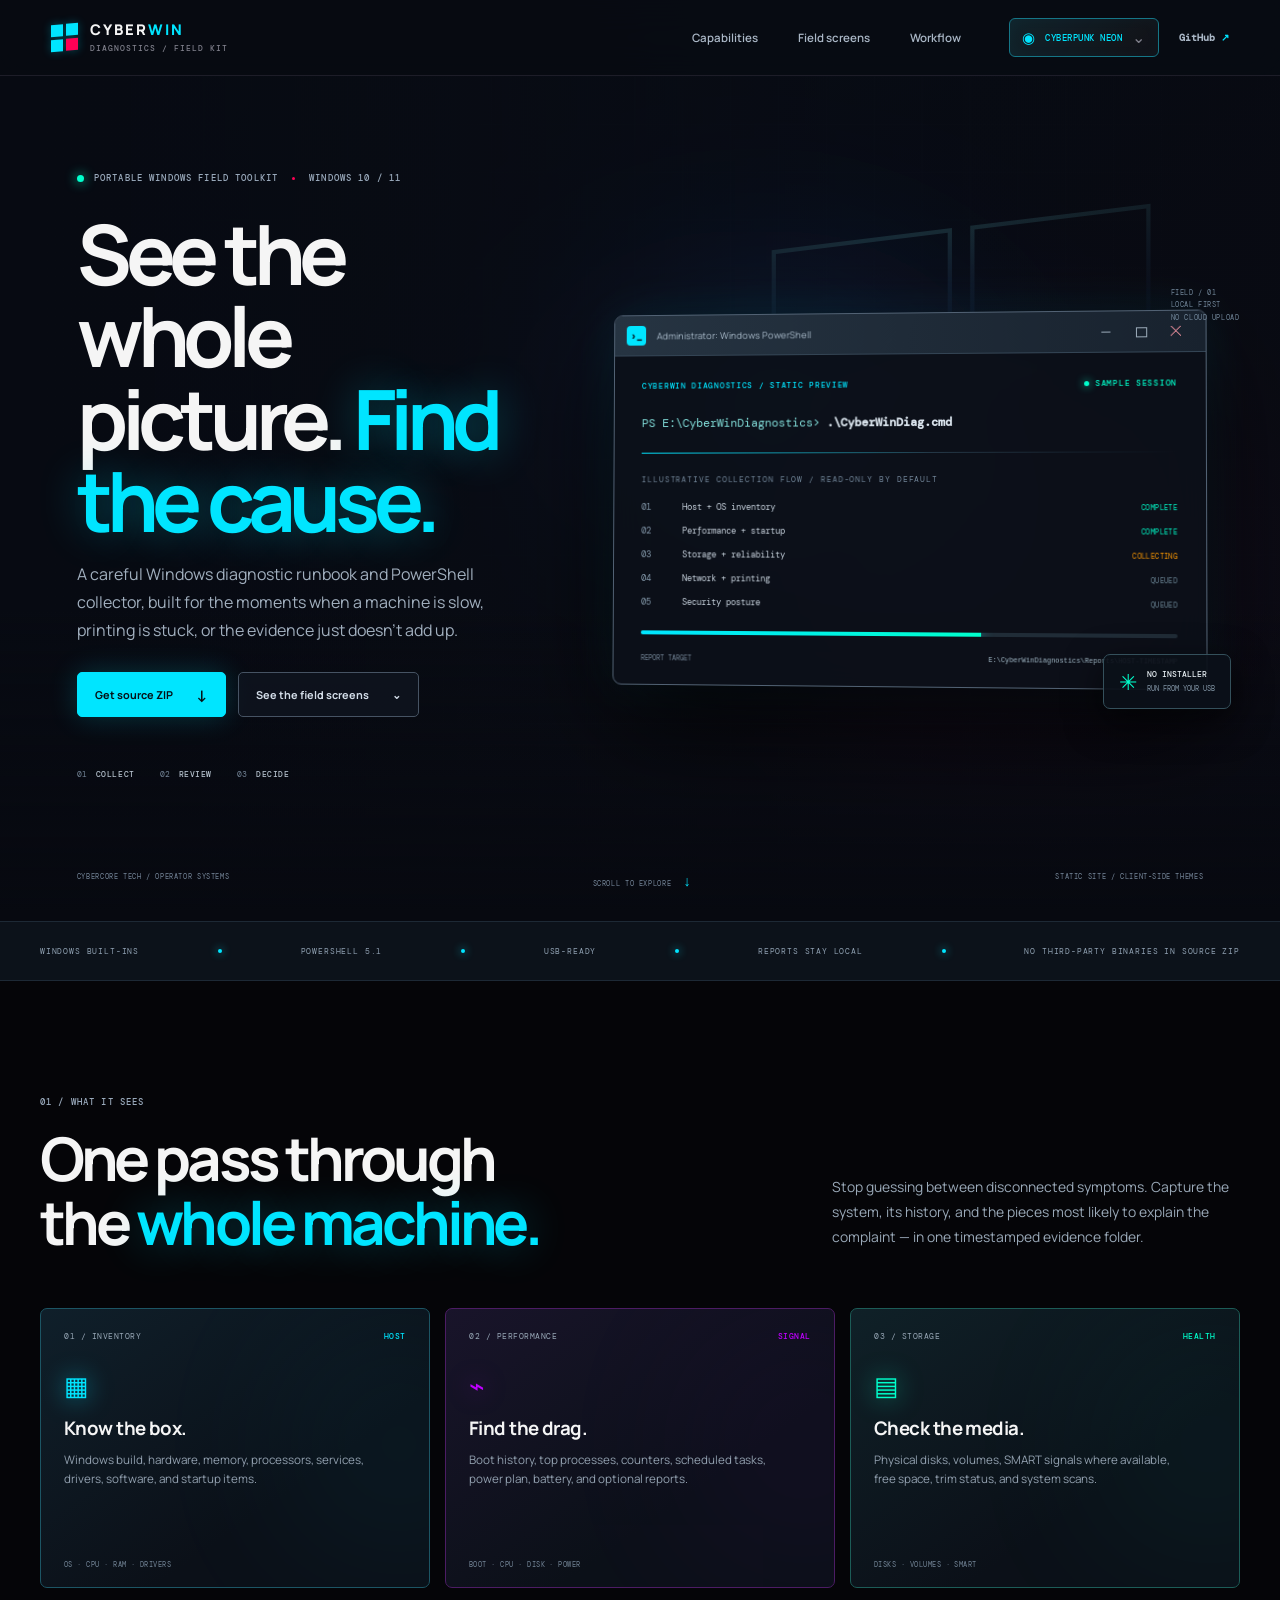
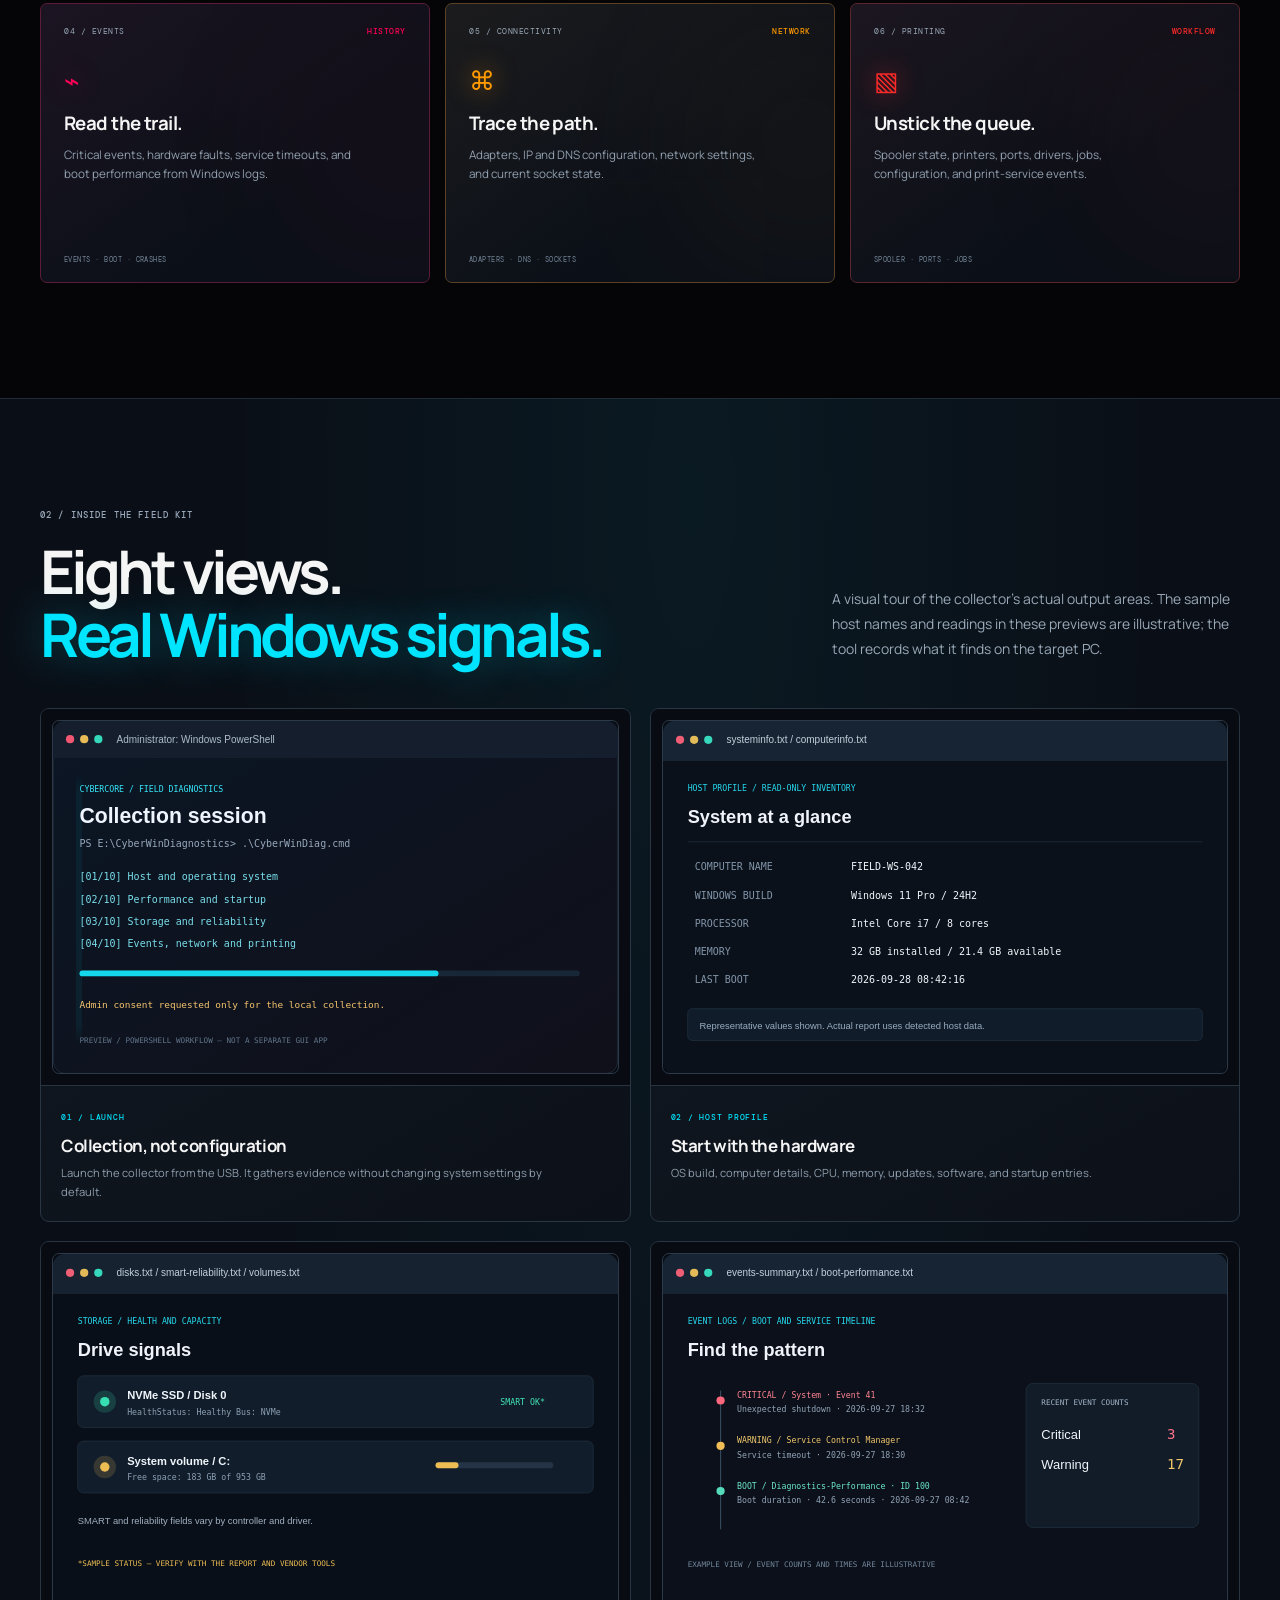
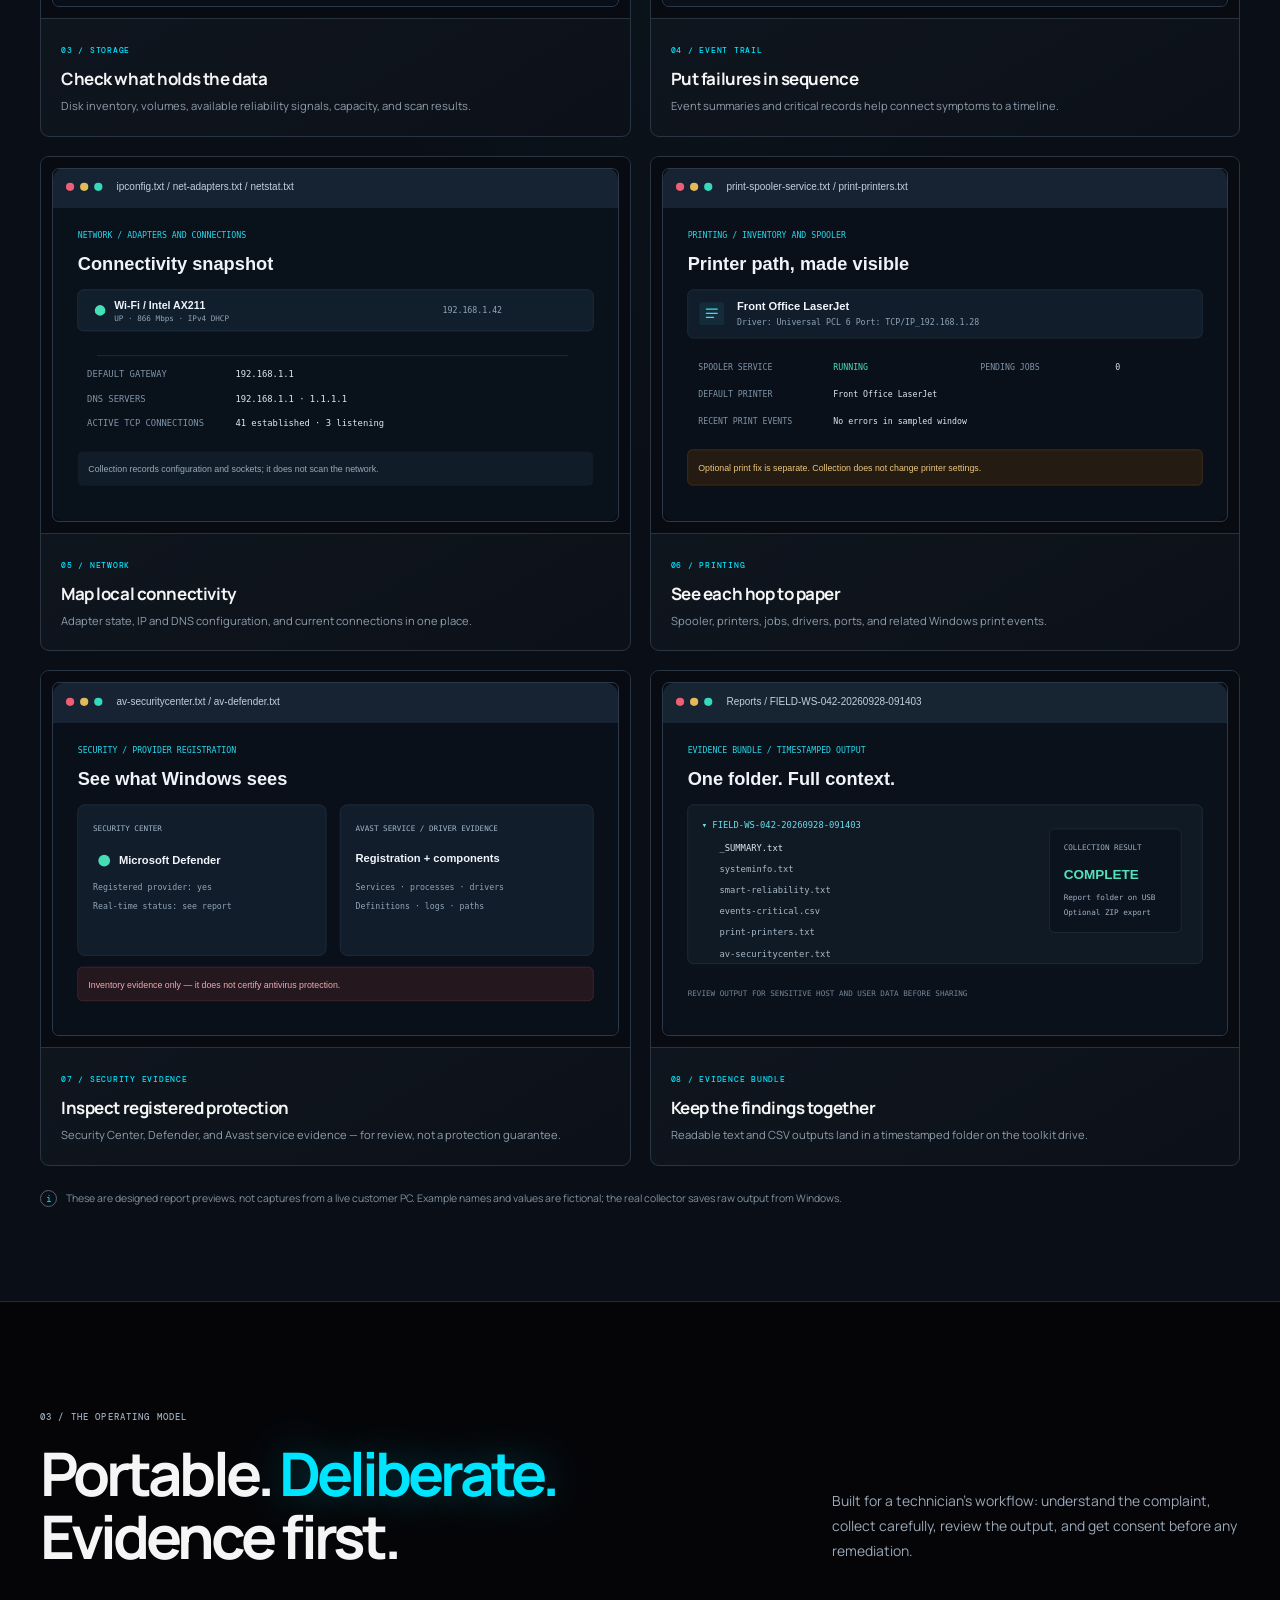
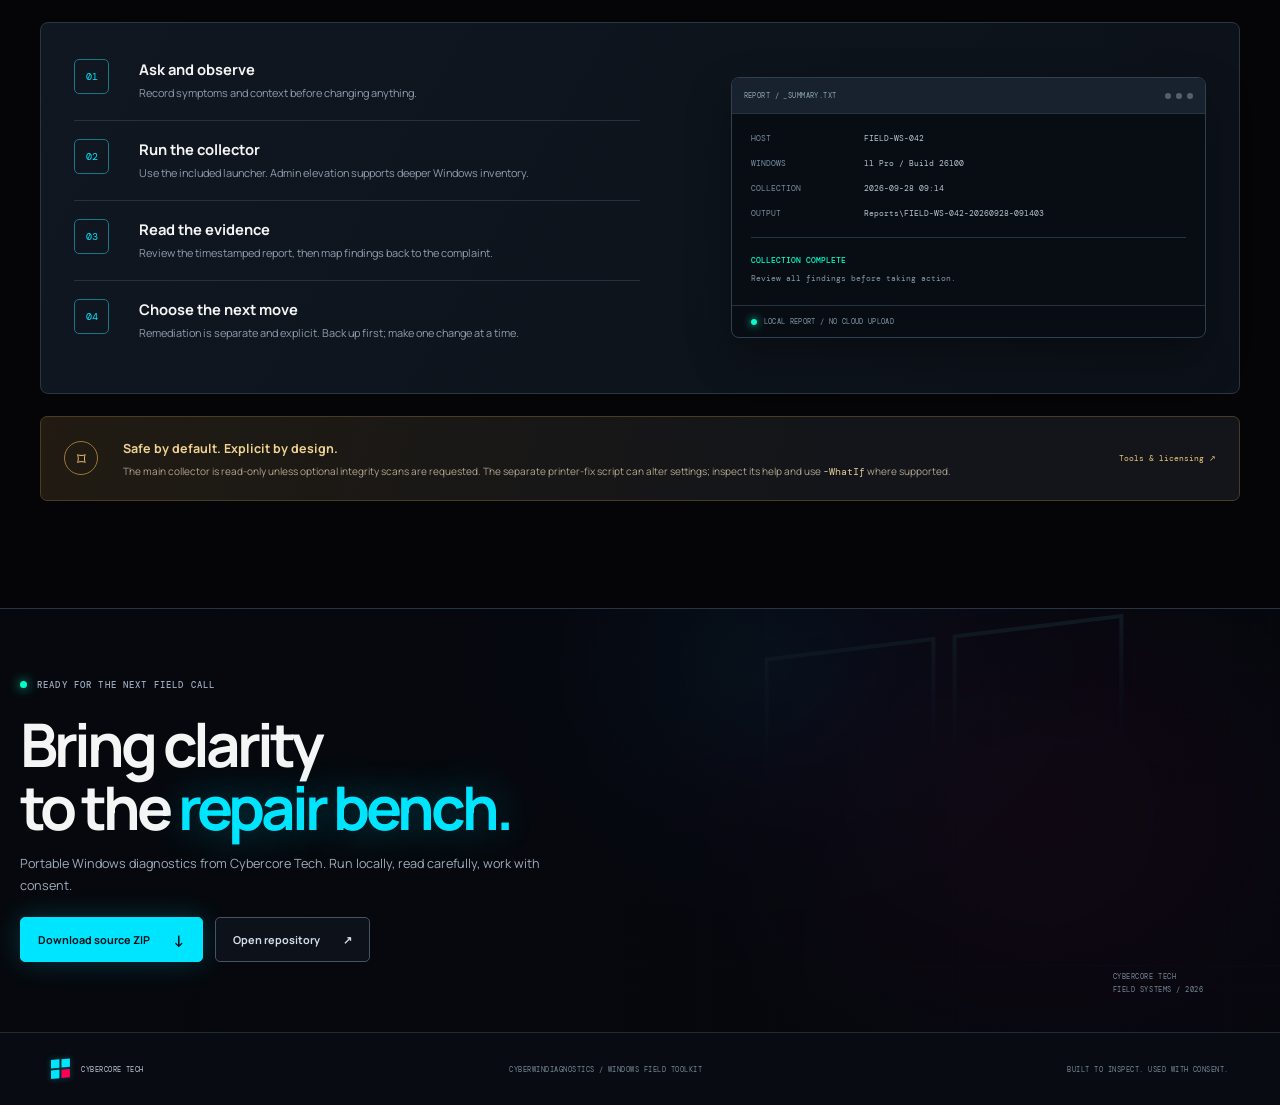
==== docs/index.html @ 10f83795 "feat: build CyberWinDiagnostics GitHub Pages site Add a Windows-inspired Cybercore landing page for " ====
<!doctype html>
<html lang="en" data-theme="cyberpunk-neon">
<head>
  <meta charset="utf-8">
  <meta name="viewport" content="width=device-width, initial-scale=1">
  <meta name="theme-color" content="#070910">
  <meta name="description" content="CyberWinDiagnostics — a portable Windows field toolkit for host inventory, performance, storage, event logs, networking, printing, and security posture.">
  <title>CyberWinDiagnostics — Field diagnostics for Windows</title>
  <link rel="icon" href="assets/favicon.svg" type="image/svg+xml">
  <link rel="preconnect" href="https://fonts.googleapis.com">
  <link rel="preconnect" href="https://fonts.gstatic.com" crossorigin>
  <link href="https://fonts.googleapis.com/css2?family=DM+Mono:wght@400;500&family=Manrope:wght@400;500;600;700;800&display=swap" rel="stylesheet">
  <link rel="stylesheet" href="styles.css">
</head>
<body>
  <a class="skip-link" href="#main">Skip to content</a>
  <header class="topbar">
    <a class="brand" href="#top" aria-label="CyberWinDiagnostics home"><span class="brand-mark"><b></b><b></b><b></b><b></b></span><span>CYBER<span class="brand-light">WIN</span><small>DIAGNOSTICS / FIELD KIT</small></span></a>
    <nav class="main-nav" aria-label="Main navigation"><a href="#capabilities">Capabilities</a><a href="#screens">Field screens</a><a href="#workflow">Workflow</a></nav>
    <div class="header-actions">
      <div class="theme-picker">
        <button class="theme-trigger" id="themeTrigger" type="button" aria-haspopup="dialog" aria-expanded="false"><span class="theme-icon">◉</span><span id="themeCurrent">CYBERPUNK NEON</span><span class="chevron">⌄</span></button>
        <section class="theme-menu" id="themeMenu" role="dialog" aria-label="Choose a Cybercore theme" hidden>
          <div class="theme-menu-head"><div><small>CYBERCORE PALETTE</small><strong>Pick your field colors</strong></div><span class="theme-total">72 THEMES</span></div>
          <label class="theme-search"><span>⌕</span><input id="themeSearch" type="search" placeholder="Find a theme…" autocomplete="off"><kbd>/</kbd></label>
          <div class="theme-options" id="themeOptions"></div>
          <div class="theme-menu-foot">Theme choice stays in this browser <span>ESC TO CLOSE</span></div>
        </section>
      </div>
      <a class="github-link" href="https://github.com/cybercore-tech/CyberWinDiagnostics" target="_blank" rel="noreferrer">GitHub <span>↗</span></a>
      <button class="nav-toggle" id="navToggle" type="button" aria-label="Open navigation" aria-expanded="false">☰</button>
    </div>
  </header>

  <main id="main">
    <section class="hero" id="top">
      <div class="hero-wallpaper" aria-hidden="true"></div>
      <div class="hero-grid">
        <div class="hero-copy">
          <div class="eyebrow"><span class="live-dot"></span> PORTABLE WINDOWS FIELD TOOLKIT <i></i> WINDOWS 10 / 11</div>
          <h1>See the whole<br>picture. <em>Find<br>the cause.</em></h1>
          <p class="hero-lede">A careful Windows diagnostic runbook and PowerShell collector, built for the moments when a machine is slow, printing is stuck, or the evidence just doesn’t add up.</p>
          <div class="hero-actions"><a class="button button-primary" href="https://github.com/cybercore-tech/CyberWinDiagnostics/archive/refs/heads/main.zip">Get source ZIP <span>↓</span></a><a class="button button-secondary" href="#screens">See the field screens <span>⌄</span></a></div>
          <div class="hero-proof"><span>01 <b>COLLECT</b></span><span>02 <b>REVIEW</b></span><span>03 <b>DECIDE</b></span></div>
        </div>
        <div class="terminal-wrap">
          <div class="window-frame terminal-frame">
            <div class="window-titlebar"><div class="window-app-icon">›_</div><span>Administrator: Windows PowerShell</span><div class="window-controls"><i></i><i></i><i></i></div></div>
            <div class="terminal-content">
              <div class="terminal-overline"><span>CYBERWIN DIAGNOSTICS / STATIC PREVIEW</span><span class="terminal-live"><i></i> SAMPLE SESSION</span></div>
              <div class="terminal-command"><span>PS E:\CyberWinDiagnostics&gt;</span><strong> .\CyberWinDiag.cmd</strong></div>
              <div class="terminal-rule"></div>
              <p class="terminal-label">ILLUSTRATIVE COLLECTION FLOW / READ-ONLY BY DEFAULT</p>
              <div class="terminal-steps"><div><b>01</b><span>Host + OS inventory</span><i>COMPLETE</i></div><div><b>02</b><span>Performance + startup</span><i>COMPLETE</i></div><div><b>03</b><span>Storage + reliability</span><i>COLLECTING</i></div><div><b>04</b><span>Network + printing</span><i>QUEUED</i></div><div><b>05</b><span>Security posture</span><i>QUEUED</i></div></div>
              <div class="terminal-progress"><span></span></div>
              <div class="terminal-footer"><span>REPORT TARGET</span><code>E:\CyberWinDiagnostics\Reports\HOST-TIMESTAMP</code></div>
            </div>
          </div>
          <div class="floating-stamp"><span class="stamp-mark">✳</span><span><b>NO INSTALLER</b><small>RUN FROM YOUR USB</small></span></div>
          <div class="hero-coordinate">FIELD / 01<br>LOCAL FIRST<br>NO CLOUD UPLOAD</div>
        </div>
      </div>
      <div class="hero-bottom"><span>CYBERCORE TECH / OPERATOR SYSTEMS</span><span class="scroll-cue">SCROLL TO EXPLORE <b>↓</b></span><span>STATIC SITE / CLIENT-SIDE THEMES</span></div>
    </section>

    <section class="signal-rail" aria-label="Toolkit scope"><div><span>WINDOWS BUILT-INS</span><i></i><span>POWERSHELL 5.1</span><i></i><span>USB-READY</span><i></i><span>REPORTS STAY LOCAL</span><i></i><span>NO THIRD-PARTY BINARIES IN SOURCE ZIP</span></div></section>

    <section class="section capabilities" id="capabilities">
      <div class="section-head"><div><p class="eyebrow">01 / WHAT IT SEES</p><h2>One pass through<br>the <em>whole machine.</em></h2></div><p class="section-intro">Stop guessing between disconnected symptoms. Capture the system, its history, and the pieces most likely to explain the complaint — in one timestamped evidence folder.</p></div>
      <div class="capability-grid">
        <article class="cap-card cap-cyan"><div class="cap-top"><span>01 / INVENTORY</span><b>HOST</b></div><div class="cap-icon">▦</div><h3>Know the box.</h3><p>Windows build, hardware, memory, processors, services, drivers, software, and startup items.</p><div class="cap-foot">OS · CPU · RAM · DRIVERS</div></article>
        <article class="cap-card cap-purple"><div class="cap-top"><span>02 / PERFORMANCE</span><b>SIGNAL</b></div><div class="cap-icon">⌁</div><h3>Find the drag.</h3><p>Boot history, top processes, counters, scheduled tasks, power plan, battery, and optional reports.</p><div class="cap-foot">BOOT · CPU · DISK · POWER</div></article>
        <article class="cap-card cap-green"><div class="cap-top"><span>03 / STORAGE</span><b>HEALTH</b></div><div class="cap-icon">▤</div><h3>Check the media.</h3><p>Physical disks, volumes, SMART signals where available, free space, trim status, and system scans.</p><div class="cap-foot">DISKS · VOLUMES · SMART</div></article>
        <article class="cap-card cap-pink"><div class="cap-top"><span>04 / EVENTS</span><b>HISTORY</b></div><div class="cap-icon">⌁</div><h3>Read the trail.</h3><p>Critical events, hardware faults, service timeouts, and boot performance from Windows logs.</p><div class="cap-foot">EVENTS · BOOT · CRASHES</div></article>
        <article class="cap-card cap-orange"><div class="cap-top"><span>05 / CONNECTIVITY</span><b>NETWORK</b></div><div class="cap-icon">⌘</div><h3>Trace the path.</h3><p>Adapters, IP and DNS configuration, network settings, and current socket state.</p><div class="cap-foot">ADAPTERS · DNS · SOCKETS</div></article>
        <article class="cap-card cap-red"><div class="cap-top"><span>06 / PRINTING</span><b>WORKFLOW</b></div><div class="cap-icon">▧</div><h3>Unstick the queue.</h3><p>Spooler state, printers, ports, drivers, jobs, configuration, and print-service events.</p><div class="cap-foot">SPOOLER · PORTS · JOBS</div></article>
      </div>
    </section>

    <section class="screens-section" id="screens">
      <div class="section shell">
        <div class="section-head screens-head"><div><p class="eyebrow">02 / INSIDE THE FIELD KIT</p><h2>Eight views.<br><em>Real Windows signals.</em></h2></div><p class="section-intro">A visual tour of the collector’s actual output areas. The sample host names and readings in these previews are illustrative; the tool records what it finds on the target PC.</p></div>
        <div class="screen-grid">
          <article class="screen-card"><a class="screen-image" href="assets/previews/01-collection.svg" target="_blank"><img src="assets/previews/01-collection.svg" alt="Illustrative PowerShell collector session preview" loading="lazy"><span class="zoom-mark">↗</span></a><div class="screen-caption"><span>01 / LAUNCH</span><h3>Collection, not configuration</h3><p>Launch the collector from the USB. It gathers evidence without changing system settings by default.</p></div></article>
          <article class="screen-card"><a class="screen-image" href="assets/previews/02-host-inventory.svg" target="_blank"><img src="assets/previews/02-host-inventory.svg" alt="Illustrative Windows host inventory report preview" loading="lazy"><span class="zoom-mark">↗</span></a><div class="screen-caption"><span>02 / HOST PROFILE</span><h3>Start with the hardware</h3><p>OS build, computer details, CPU, memory, updates, software, and startup entries.</p></div></article>
          <article class="screen-card"><a class="screen-image" href="assets/previews/03-storage-health.svg" target="_blank"><img src="assets/previews/03-storage-health.svg" alt="Illustrative storage health and disk capacity report preview" loading="lazy"><span class="zoom-mark">↗</span></a><div class="screen-caption"><span>03 / STORAGE</span><h3>Check what holds the data</h3><p>Disk inventory, volumes, available reliability signals, capacity, and scan results.</p></div></article>
          <article class="screen-card"><a class="screen-image" href="assets/previews/04-events-performance.svg" target="_blank"><img src="assets/previews/04-events-performance.svg" alt="Illustrative Windows event and boot performance report preview" loading="lazy"><span class="zoom-mark">↗</span></a><div class="screen-caption"><span>04 / EVENT TRAIL</span><h3>Put failures in sequence</h3><p>Event summaries and critical records help connect symptoms to a timeline.</p></div></article>
          <article class="screen-card"><a class="screen-image" href="assets/previews/05-network-map.svg" target="_blank"><img src="assets/previews/05-network-map.svg" alt="Illustrative Windows network configuration report preview" loading="lazy"><span class="zoom-mark">↗</span></a><div class="screen-caption"><span>05 / NETWORK</span><h3>Map local connectivity</h3><p>Adapter state, IP and DNS configuration, and current connections in one place.</p></div></article>
          <article class="screen-card"><a class="screen-image" href="assets/previews/06-printing.svg" target="_blank"><img src="assets/previews/06-printing.svg" alt="Illustrative Windows print spooler and printer inventory report preview" loading="lazy"><span class="zoom-mark">↗</span></a><div class="screen-caption"><span>06 / PRINTING</span><h3>See each hop to paper</h3><p>Spooler, printers, jobs, drivers, ports, and related Windows print events.</p></div></article>
          <article class="screen-card"><a class="screen-image" href="assets/previews/07-security-posture.svg" target="_blank"><img src="assets/previews/07-security-posture.svg" alt="Illustrative Windows Security Center and antivirus evidence report preview" loading="lazy"><span class="zoom-mark">↗</span></a><div class="screen-caption"><span>07 / SECURITY EVIDENCE</span><h3>Inspect registered protection</h3><p>Security Center, Defender, and Avast service evidence — for review, not a protection guarantee.</p></div></article>
          <article class="screen-card"><a class="screen-image" href="assets/previews/08-report-bundle.svg" target="_blank"><img src="assets/previews/08-report-bundle.svg" alt="Illustrative timestamped CyberWinDiagnostics report folder preview" loading="lazy"><span class="zoom-mark">↗</span></a><div class="screen-caption"><span>08 / EVIDENCE BUNDLE</span><h3>Keep the findings together</h3><p>Readable text and CSV outputs land in a timestamped folder on the toolkit drive.</p></div></article>
        </div>
        <p class="preview-note"><span>i</span> These are designed report previews, not captures from a live customer PC. Example names and values are fictional; the real collector saves raw output from Windows.</p>
      </div>
    </section>

    <section class="workflow section" id="workflow">
      <div class="section-head"><div><p class="eyebrow">03 / THE OPERATING MODEL</p><h2>Portable. <em>Deliberate.</em><br>Evidence first.</h2></div><p class="section-intro">Built for a technician’s workflow: understand the complaint, collect carefully, review the output, and get consent before any remediation.</p></div>
      <div class="workflow-panel">
        <div class="workflow-steps"><article><span>01</span><div><h3>Ask and observe</h3><p>Record symptoms and context before changing anything.</p></div></article><article><span>02</span><div><h3>Run the collector</h3><p>Use the included launcher. Admin elevation supports deeper Windows inventory.</p></div></article><article><span>03</span><div><h3>Read the evidence</h3><p>Review the timestamped report, then map findings back to the complaint.</p></div></article><article><span>04</span><div><h3>Choose the next move</h3><p>Remediation is separate and explicit. Back up first; make one change at a time.</p></div></article></div>
        <aside class="workflow-terminal"><div class="mini-titlebar"><span>REPORT / _SUMMARY.TXT</span><div><i></i><i></i><i></i></div></div><div class="summary-file"><p><span>HOST</span> FIELD-WS-042</p><p><span>WINDOWS</span> 11 Pro / Build 26100</p><p><span>COLLECTION</span> 2026-09-28 09:14</p><p><span>OUTPUT</span> Reports\FIELD-WS-042-20260928-091403</p><div class="summary-divider"></div><p class="summary-result"><b>COLLECTION COMPLETE</b><small>Review all findings before taking action.</small></p></div><div class="mini-status"><i></i> LOCAL REPORT / NO CLOUD UPLOAD</div></aside>
      </div>
      <div class="safety-strip"><span class="safety-icon">⌑</span><div><strong>Safe by default. Explicit by design.</strong><p>The main collector is read-only unless optional integrity scans are requested. The separate printer-fix script can alter settings; inspect its help and use <code>-WhatIf</code> where supported.</p></div><a href="https://github.com/cybercore-tech/CyberWinDiagnostics/blob/main/TOOL-SOURCES.md">Tools &amp; licensing ↗</a></div>
    </section>

    <section class="cta-section"><div class="cta-wallpaper" aria-hidden="true"></div><div class="cta-inner"><div class="eyebrow"><span class="live-dot"></span> READY FOR THE NEXT FIELD CALL</div><h2>Bring clarity<br>to the <em>repair bench.</em></h2><p>Portable Windows diagnostics from Cybercore Tech. Run locally, read carefully, work with consent.</p><div class="hero-actions"><a class="button button-primary" href="https://github.com/cybercore-tech/CyberWinDiagnostics/archive/refs/heads/main.zip">Download source ZIP <span>↓</span></a><a class="button button-secondary" href="https://github.com/cybercore-tech/CyberWinDiagnostics">Open repository <span>↗</span></a></div></div><div class="cta-coordinates">CYBERCORE TECH<br>FIELD SYSTEMS / 2026</div></section>
  </main>
  <footer class="footer"><a class="footer-brand" href="#top"><span class="brand-mark"><b></b><b></b><b></b><b></b></span> CYBERCORE TECH</a><span>CYBERWINDIAGNOSTICS / WINDOWS FIELD TOOLKIT</span><span>BUILT TO INSPECT. USED WITH CONSENT.</span></footer>
  <script src="app.js" defer></script>
</body>
</html>
---- docs/styles.css ----
:root{color-scheme:dark;--bg:#070910;--bg2:#0b1019;--panel:#111721;--panel2:#151d29;--line:#253140;--line2:#344658;--white:#ecf2f8;--muted:#8e9eaf;--faint:#637588;--cyan:#22d7ee;--acid:#00ffcc;--pink:#ff147f;--purple:#bf00ff;--orange:#ff9900;--red:#ff4359;--mono:"DM Mono",Consolas,monospace;--sans:Manrope,"Segoe UI",sans-serif;--shell:1240px}*{box-sizing:border-box}html{scroll-behavior:smooth;scroll-padding-top:82px}body{margin:0;background:var(--bg);color:var(--white);font-family:var(--sans);font-size:15px;overflow-x:hidden}body:before{position:fixed;inset:0;z-index:-1;content:"";background:radial-gradient(ellipse at 77% 13%,color-mix(in srgb,var(--cyan) 5%,transparent),transparent 36%),linear-gradient(180deg,#080b13 0%,var(--bg) 47%,#090a12 100%)}a{color:inherit;text-decoration:none}button,input{font:inherit}.skip-link{position:absolute;left:-999px;top:1rem;z-index:500;padding:.8rem;background:var(--cyan);color:#041016}.skip-link:focus{left:1rem}.topbar{height:76px;position:sticky;top:0;z-index:50;display:flex;align-items:center;justify-content:space-between;padding:0 max(4vw,calc((100vw - 1440px)/2));background:color-mix(in srgb,#080b12 86%,transparent);border-bottom:1px solid color-mix(in srgb,var(--line) 75%,transparent);backdrop-filter:blur(18px)}.brand{display:flex;align-items:center;gap:12px;font-size:.92rem;font-weight:800;letter-spacing:.13em;line-height:1.08}.brand-light{color:var(--cyan)}.brand small{display:block;margin-top:6px;color:var(--muted);font:500 .48rem var(--mono);letter-spacing:.13em}.brand-mark{display:grid;grid-template-columns:repeat(2,12px);grid-template-rows:repeat(2,12px);gap:3px;transform:skewY(-5deg)}.brand-mark b{display:block;background:var(--cyan);box-shadow:0 0 10px color-mix(in srgb,var(--cyan) 30%,transparent)}.brand-mark b:nth-child(4){background:var(--pink)}.main-nav{display:flex;align-items:center;gap:clamp(1.3rem,3.1vw,3rem);margin-left:auto;margin-right:3rem}.main-nav a,.github-link{color:#aab7c6;font-size:.72rem;font-weight:600;transition:color .18s}.main-nav a:hover,.github-link:hover{color:var(--cyan)}.header-actions{display:flex;align-items:center;gap:20px}.theme-picker{position:relative}.theme-trigger{height:39px;display:flex;align-items:center;gap:10px;padding:0 12px;border:1px solid color-mix(in srgb,var(--cyan) 42%,var(--line));border-radius:6px;color:var(--cyan);background:linear-gradient(130deg,color-mix(in srgb,var(--cyan) 8%,var(--panel)),color-mix(in srgb,var(--panel) 88%,transparent));font:500 .58rem var(--mono);letter-spacing:.055em;cursor:pointer;box-shadow:inset 0 0 16px color-mix(in srgb,var(--cyan) 3%,transparent)}.theme-trigger:hover,.theme-trigger[aria-expanded=true]{border-color:var(--cyan);box-shadow:0 0 24px color-mix(in srgb,var(--cyan) 12%,transparent)}.theme-icon{font-size:.95rem}.chevron{font-size:1rem;color:var(--muted)}.github-link{font-family:var(--mono);font-size:.62rem}.github-link span{color:var(--cyan)}.nav-toggle{display:none;border:1px solid var(--line);border-radius:5px;background:var(--panel);color:var(--cyan);padding:8px 10px}.theme-menu{position:absolute;top:calc(100% + 12px);right:-16px;width:340px;max-height:min(78vh,680px);display:flex;flex-direction:column;border:1px solid color-mix(in srgb,var(--cyan) 34%,var(--line));border-radius:10px;background:color-mix(in srgb,var(--bg2) 97%,transparent);box-shadow:0 28px 85px #000c,0 0 35px color-mix(in srgb,var(--cyan) 10%,transparent);backdrop-filter:blur(22px);overflow:hidden}.theme-menu[hidden]{display:none}.theme-menu-head{display:flex;align-items:center;justify-content:space-between;padding:17px 18px 14px;border-bottom:1px solid var(--line)}.theme-menu-head small,.theme-menu-head strong{display:block}.theme-menu-head small{color:var(--cyan);font:500 .48rem var(--mono);letter-spacing:.1em}.theme-menu-head strong{margin-top:5px;font-size:.86rem}.theme-total{padding:5px 7px;border:1px solid color-mix(in srgb,var(--acid) 42%,var(--line));border-radius:4px;color:var(--acid);font:500 .48rem var(--mono)}.theme-search{height:38px;display:flex;align-items:center;gap:8px;margin:12px 12px 6px;padding:0 10px;border:1px solid var(--line);border-radius:5px;background:#080d15;color:var(--muted)}.theme-search:focus-within{border-color:var(--cyan)}.theme-search input{min-width:0;flex:1;border:0;outline:0;color:var(--white);background:transparent;font: .61rem var(--mono)}.theme-search input::placeholder{color:#687a8d}.theme-search kbd{border:1px solid #354353;border-radius:3px;padding:2px 5px;color:#7d8da0;font:.48rem var(--mono)}.theme-options{overflow:auto;padding:3px 8px 10px;scrollbar-color:#344758 #0c121b;scrollbar-width:thin}.theme-group{margin-top:9px}.theme-group-title{padding:8px 9px 5px;color:var(--muted);font:500 .47rem var(--mono);letter-spacing:.12em;text-transform:uppercase}.theme-option{width:100%;min-height:34px;display:flex;align-items:center;gap:9px;padding:5px 9px;border:0;border-radius:5px;text-align:left;color:#bdc8d4;background:transparent;font: .55rem var(--mono);text-transform:uppercase;cursor:pointer}.theme-option:hover,.theme-option[aria-pressed=true]{color:var(--white);background:color-mix(in srgb,var(--cyan) 11%,transparent)}.theme-option[aria-pressed=true]{box-shadow:inset 2px 0 var(--cyan)}.theme-swatches{display:flex;width:60px;height:13px;overflow:hidden;border-radius:2px}.theme-swatches i{flex:1}.theme-name{flex:1}.theme-check{color:var(--acid)}.theme-empty{padding:20px;color:var(--muted);font:.59rem var(--mono)}.theme-menu-foot{display:flex;justify-content:space-between;padding:10px 15px;border-top:1px solid var(--line);color:var(--faint);font:.43rem var(--mono);letter-spacing:.04em}.theme-menu-foot span{color:var(--muted)}.hero{position:relative;min-height:700px;padding:88px max(6vw,calc((100vw - 1240px)/2)) 31px;overflow:hidden;background:#080c14}.hero-wallpaper,.cta-wallpaper{position:absolute;inset:0;background-image:linear-gradient(90deg,#070a12 2%,#080b13ed 35%,#080b13ac 67%,#080b13a6 100%),url("assets/winfield-wallpaper.svg");background-size:cover;background-position:center 43%;z-index:0}.hero-wallpaper:after{position:absolute;inset:0;content:"";background:linear-gradient(0deg,#070910 1%,transparent 37%),linear-gradient(90deg,transparent 74%,#080a12a0)}.hero-grid{position:relative;z-index:1;max-width:var(--shell);min-height:550px;margin:auto;display:grid;grid-template-columns:.88fr 1.12fr;align-items:center;gap:5vw}.hero-copy{padding:8px 0 45px}.eyebrow{display:flex;align-items:center;gap:10px;color:#9aaabc;font:500 .55rem var(--mono);letter-spacing:.13em}.eyebrow i{width:3px;height:3px;border-radius:50%;background:var(--pink);margin:0 4px}.live-dot{width:7px;height:7px;border-radius:50%;background:var(--acid);box-shadow:0 0 12px var(--acid)}h1,h2,h3,p{margin-top:0}.hero h1{margin:28px 0 19px;font-size:clamp(3.4rem,6.5vw,6.45rem);line-height:.99;letter-spacing:-.075em;font-weight:700}.hero h1 em,.section-head h2 em,.cta-inner h2 em{color:var(--cyan);font-style:normal;text-shadow:0 0 44px color-mix(in srgb,var(--cyan) 32%,transparent)}.hero-lede{max-width:510px;color:#a1afbe;font-size:1rem;line-height:1.75}.hero-actions{display:flex;align-items:center;flex-wrap:wrap;gap:12px;margin-top:28px}.button{min-height:45px;display:inline-flex;align-items:center;justify-content:center;gap:23px;padding:0 17px;border-radius:5px;font-size:.68rem;font-weight:700;transition:transform .2s,border-color .2s,box-shadow .2s}.button:hover{transform:translateY(-2px)}.button-primary{border:1px solid var(--cyan);color:#061117;background:var(--cyan);box-shadow:0 0 29px color-mix(in srgb,var(--cyan) 20%,transparent)}.button-primary:hover{box-shadow:0 0 38px color-mix(in srgb,var(--cyan) 34%,transparent)}.button-primary span{font-size:1rem}.button-secondary{border:1px solid #465363;color:#d3dde8;background:#101620b8}.button-secondary:hover{border-color:var(--cyan)}.hero-proof{display:flex;gap:25px;margin-top:52px;color:#738496;font: .48rem var(--mono);letter-spacing:.07em}.hero-proof span{display:flex;gap:8px}.hero-proof b{color:#b6c2ce;font-weight:500}.terminal-wrap{position:relative;max-width:650px;width:100%;justify-self:end;padding:35px 0 25px}.window-frame{border:1px solid #526274;border-radius:9px;background:#0b1018ed;box-shadow:0 40px 105px #000c,0 0 50px color-mix(in srgb,var(--cyan) 10%,transparent);overflow:hidden;backdrop-filter:blur(16px)}.terminal-frame{transform:perspective(1300px) rotateY(-4deg) rotateX(1deg)}.window-titlebar{height:41px;display:flex;align-items:center;gap:11px;padding:0 12px;background:linear-gradient(90deg,#263442,#18222e);border-bottom:1px solid #344555;color:#a9bac9;font-size:.59rem}.window-app-icon{width:20px;height:20px;display:grid;place-items:center;border-radius:4px;color:#06121a;background:var(--cyan);font:700 .63rem var(--mono)}.window-controls{display:flex;gap:0;margin-left:auto}.window-controls i{width:34px;height:27px;position:relative}.window-controls i:before{position:absolute;top:13px;left:12px;width:9px;height:1px;background:#9aaab8;content:""}.window-controls i:nth-child(2):before{width:9px;height:8px;top:9px;background:transparent;border:1px solid #9aaab8}.window-controls i:nth-child(3):before{top:8px;left:12px;width:10px;height:10px;background:transparent;border:0;background:linear-gradient(45deg,transparent 46%,#c57b89 48%,#c57b89 54%,transparent 56%),linear-gradient(-45deg,transparent 46%,#c57b89 48%,#c57b89 54%,transparent 56%)}.terminal-content{padding:25px 28px 22px}.terminal-overline{display:flex;justify-content:space-between;color:var(--cyan);font:500 .49rem var(--mono);letter-spacing:.09em}.terminal-live{display:flex;align-items:center;gap:6px;color:var(--acid)}.terminal-live i{width:5px;height:5px;border-radius:50%;background:var(--acid);box-shadow:0 0 8px var(--acid)}.terminal-command{margin-top:25px;color:#dbe5ee;font: .75rem var(--mono)}.terminal-command span{color:#80ddd9}.terminal-rule{height:1px;margin:22px 0;background:linear-gradient(90deg,var(--cyan),#243746 55%,transparent)}.terminal-label{margin-bottom:17px;color:#718598;font: .47rem var(--mono);letter-spacing:.12em}.terminal-steps{display:grid;gap:12px}.terminal-steps div{display:grid;grid-template-columns:32px 1fr auto;align-items:center;gap:10px;font: .56rem var(--mono)}.terminal-steps b{color:#8297a9;font-weight:400}.terminal-steps span{color:#c5d0db}.terminal-steps i{color:#6b8494;font-size:.44rem;font-style:normal;letter-spacing:.05em}.terminal-steps div:first-child i,.terminal-steps div:nth-child(2) i{color:var(--acid)}.terminal-steps div:nth-child(3) i{color:var(--orange)}.terminal-progress{height:4px;margin-top:23px;overflow:hidden;border-radius:3px;background:#202c37}.terminal-progress span{display:block;width:64%;height:100%;background:linear-gradient(90deg,var(--cyan),var(--acid));box-shadow:0 0 14px var(--cyan)}.terminal-footer{display:flex;justify-content:space-between;gap:12px;margin-top:19px;color:#718395;font: .43rem var(--mono)}.terminal-footer code{color:#a5bbc9}.floating-stamp{position:absolute;right:-28px;bottom:3px;display:flex;align-items:center;gap:10px;padding:12px 15px;border:1px solid #34505b;border-radius:7px;background:#0b1119ed;box-shadow:0 12px 36px #0009}.stamp-mark{color:var(--acid);font-size:1.35rem}.floating-stamp b,.floating-stamp small{display:block}.floating-stamp b{font:500 .53rem var(--mono);color:#e7f0f4}.floating-stamp small{margin-top:4px;color:#8195a5;font: .43rem var(--mono)}.hero-coordinate{position:absolute;right:-36px;top:10px;color:#718699;font:.44rem/1.8 var(--mono);letter-spacing:.08em}.hero-bottom{position:relative;z-index:1;max-width:var(--shell);display:flex;justify-content:space-between;margin:48px auto 0;color:#758699;font:.43rem var(--mono);letter-spacing:.09em}.scroll-cue b{margin-left:7px;color:var(--cyan);font-size:.9rem}.signal-rail{overflow:hidden;border-block:1px solid #1d2935;background:#0c121a}.signal-rail>div{max-width:1240px;min-height:58px;display:flex;justify-content:space-between;align-items:center;gap:18px;margin:auto;padding:0 20px;color:#90a1b2;font: .47rem var(--mono);letter-spacing:.11em;white-space:nowrap}.signal-rail i{width:4px;height:4px;border-radius:50%;background:var(--cyan);box-shadow:0 0 8px var(--cyan)}.section{max-width:var(--shell);margin:0 auto;padding:115px 20px}.section-head{display:grid;grid-template-columns:1fr .58fr;align-items:end;gap:7vw;margin-bottom:54px}.section-head .eyebrow{margin-bottom:19px}.section-head h2,.cta-inner h2{margin:0;font-size:clamp(2.5rem,4.7vw,4.55rem);line-height:1.05;letter-spacing:-.065em}.section-intro{max-width:470px;margin:0 0 5px;color:#9aa9b8;font-size:.87rem;line-height:1.8}.capability-grid{display:grid;grid-template-columns:repeat(3,1fr);gap:15px}.cap-card{--edge:var(--cyan);position:relative;min-height:280px;padding:23px 23px 19px;border:1px solid color-mix(in srgb,var(--edge) 25%,var(--line));border-radius:7px;background:linear-gradient(145deg,color-mix(in srgb,var(--edge) 5%,#10151f),#0b1018 65%);overflow:hidden;transition:transform .25s,border-color .25s,box-shadow .25s}.cap-card:after{position:absolute;right:-55px;top:50px;width:170px;height:170px;border-radius:50%;content:"";background:var(--edge);filter:blur(100px);opacity:.11;pointer-events:none}.cap-card:hover{transform:translateY(-4px);border-color:color-mix(in srgb,var(--edge) 64%,var(--line));box-shadow:0 20px 55px #0006}.cap-cyan{--edge:var(--cyan)}.cap-purple{--edge:var(--purple)}.cap-green{--edge:var(--acid)}.cap-pink{--edge:var(--pink)}.cap-orange{--edge:var(--orange)}.cap-red{--edge:var(--red)}.cap-top{display:flex;justify-content:space-between;color:#98a8b7;font: .47rem var(--mono);letter-spacing:.07em}.cap-top b{color:var(--edge);font-weight:500}.cap-icon{margin:27px 0 12px;color:var(--edge);font-size:1.6rem;text-shadow:0 0 24px color-mix(in srgb,var(--edge) 60%,transparent)}.cap-card h3{position:relative;z-index:1;margin-bottom:10px;font-size:1.17rem;letter-spacing:-.03em}.cap-card p{position:relative;z-index:1;max-width:300px;margin-bottom:20px;color:#92a0af;font-size:.73rem;line-height:1.65}.cap-foot{position:absolute;bottom:18px;color:#738597;font: .42rem var(--mono);letter-spacing:.07em}.screens-section{position:relative;border-block:1px solid #202c38;background:radial-gradient(ellipse at 54% 4%,color-mix(in srgb,var(--cyan) 5%,transparent),transparent 48%),#0a0f17}.screens-section .section{padding-top:110px;padding-bottom:94px}.screens-head{margin-bottom:42px}.screen-grid{display:grid;grid-template-columns:repeat(2,minmax(0,1fr));gap:19px}.screen-card{border:1px solid #293543;border-radius:9px;background:linear-gradient(150deg,#121922,#0c1119);overflow:hidden;transition:transform .24s,border-color .24s,box-shadow .24s}.screen-card:hover{transform:translateY(-4px);border-color:color-mix(in srgb,var(--cyan) 50%,var(--line));box-shadow:0 20px 50px #0007}.screen-image{position:relative;display:block;padding:11px;background:#080c12;border-bottom:1px solid #27333f}.screen-image img{display:block;width:100%;height:auto;aspect-ratio:8/5;object-fit:cover;border:1px solid #2b3949;border-radius:7px}.zoom-mark{position:absolute;right:21px;top:20px;width:29px;height:29px;display:grid;place-items:center;border:1px solid #536272;border-radius:5px;color:#e1ebf4;background:#101923dd;opacity:0;transition:opacity .2s}.screen-image:hover .zoom-mark,.screen-image:focus-visible .zoom-mark{opacity:1}.screen-caption{padding:18px 20px 20px}.screen-caption>span{color:var(--cyan);font:500 .47rem var(--mono);letter-spacing:.1em}.screen-caption h3{margin:9px 0 7px;font-size:1.06rem;letter-spacing:-.025em}.screen-caption p{max-width:510px;margin:0;color:#8e9eae;font-size:.7rem;line-height:1.65}.preview-note{display:flex;align-items:flex-start;gap:9px;margin:24px 0 0;color:#8292a3;font-size:.65rem;line-height:1.6}.preview-note span{width:17px;height:17px;display:grid;place-items:center;flex:0 0 17px;border:1px solid #4c6571;border-radius:50%;color:var(--cyan);font:.6rem var(--mono)}.workflow{padding-top:109px;padding-bottom:107px}.workflow-panel{display:grid;grid-template-columns:1fr .84fr;gap:8%;padding:33px;border:1px solid #293744;border-radius:8px;background:linear-gradient(120deg,#101720,#0c1119)}.workflow-steps{display:flex;flex-direction:column}.workflow-steps article{display:grid;grid-template-columns:48px 1fr;gap:17px;padding:18px 0;border-bottom:1px solid #25313c}.workflow-steps article:first-child{padding-top:3px}.workflow-steps article:last-child{border-bottom:0}.workflow-steps article>span{width:35px;height:35px;display:grid;place-items:center;border:1px solid color-mix(in srgb,var(--cyan) 43%,var(--line));border-radius:5px;color:var(--cyan);font: .62rem var(--mono)}.workflow-steps h3{margin:0 0 5px;font-size:.92rem}.workflow-steps p{margin:0;color:#8e9eae;font-size:.68rem;line-height:1.65}.workflow-terminal{align-self:center;border:1px solid #304050;border-radius:8px;background:#080d14;overflow:hidden;box-shadow:0 18px 45px #0005}.mini-titlebar{height:36px;display:flex;justify-content:space-between;align-items:center;padding:0 12px;border-bottom:1px solid #293641;background:#17222e;color:#92a6b5;font:.45rem var(--mono);letter-spacing:.06em}.mini-titlebar div{display:flex;gap:5px}.mini-titlebar i{width:6px;height:6px;border-radius:50%;background:#526171}.summary-file{padding:19px 19px 9px}.summary-file p{display:grid;grid-template-columns:100px 1fr;gap:13px;margin:0 0 12px;color:#b7c4cf;font:.53rem var(--mono);line-height:1.5;overflow-wrap:anywhere}.summary-file p span{color:#778b9e}.summary-divider{height:1px;margin:17px 0;background:#26343f}.summary-file .summary-result{display:flex;flex-direction:column;gap:5px}.summary-result b{color:var(--acid);font-weight:500}.summary-result small{color:#8497a7;font-size:.48rem}.mini-status{display:flex;align-items:center;gap:7px;padding:11px 19px;border-top:1px solid #27343f;color:#8295a6;font:.44rem var(--mono);letter-spacing:.05em}.mini-status i{width:6px;height:6px;border-radius:50%;background:var(--acid);box-shadow:0 0 8px var(--acid)}.safety-strip{display:grid;grid-template-columns:42px 1fr auto;align-items:center;gap:17px;margin-top:22px;padding:20px 23px;border:1px solid #493c24;border-radius:7px;background:linear-gradient(105deg,#211b12,#13151a 66%)}.safety-icon{width:34px;height:34px;display:grid;place-items:center;border:1px solid #9c7736;border-radius:50%;color:#f0c56e;font-size:1.05rem}.safety-strip strong{color:#efd390;font-size:.78rem}.safety-strip p{margin:5px 0 0;color:#b1a48d;font-size:.63rem;line-height:1.6}.safety-strip code{color:#e1ca98;font-family:var(--mono)}.safety-strip>a{color:#e6c778;font: .5rem var(--mono);white-space:nowrap}.safety-strip>a:hover{color:var(--white)}.cta-section{position:relative;min-height:410px;display:flex;align-items:center;overflow:hidden;border-top:1px solid #283441}.cta-wallpaper{opacity:.66;background-position:center 68%;background-image:linear-gradient(90deg,#080b12 0%,#080b12e8 42%,#080b12a4 100%),url("assets/winfield-wallpaper.svg")}.cta-inner{position:relative;z-index:1;width:min(var(--shell),calc(100% - 40px));margin:auto;padding:70px 0}.cta-inner h2{margin:22px 0 14px}.cta-inner>p{max-width:535px;color:#9eacba;font-size:.79rem;line-height:1.7}.cta-inner .hero-actions{margin-top:21px}.cta-coordinates{position:absolute;right:max(6vw,calc((100vw - 1240px)/2));bottom:36px;color:#778899;font:.46rem/1.8 var(--mono);letter-spacing:.07em}.footer{min-height:73px;display:flex;align-items:center;justify-content:space-between;gap:20px;padding:13px max(4vw,calc((100vw - 1440px)/2));border-top:1px solid #202c37;background:#080b11;color:#77899a;font:.43rem var(--mono);letter-spacing:.07em}.footer-brand{display:flex;align-items:center;gap:9px;color:#c0ccd7}.footer-brand .brand-mark{transform:scale(.7) skewY(-5deg);transform-origin:left center;margin-right:-6px}:focus-visible{outline:2px solid var(--cyan);outline-offset:3px}
@media(max-width:1050px){.main-nav{gap:1.3rem;margin-right:1.7rem}.hero{padding-top:58px}.hero-grid{grid-template-columns:.9fr 1.1fr;gap:3vw}.terminal-content{padding:21px}.terminal-footer{flex-direction:column;gap:5px}.hero-coordinate{right:-5px}.capability-grid{grid-template-columns:repeat(2,1fr)}}
@media(max-width:760px){.topbar{height:66px;padding:0 18px}.main-nav{display:none;position:absolute;top:65px;left:0;right:0;margin:0;padding:15px 20px 19px;background:#090e16f5;border-bottom:1px solid var(--line);backdrop-filter:blur(16px)}.main-nav.open{display:grid;grid-template-columns:1fr 1fr;gap:16px}.nav-toggle{display:block}.header-actions{gap:12px}.github-link{display:none}.theme-trigger{height:35px;max-width:180px;padding:0 8px;gap:6px;font-size:.48rem}.theme-menu{position:fixed;top:72px;right:10px;width:min(340px,calc(100vw - 20px));max-height:calc(100vh - 84px)}.hero{padding:62px 22px 22px}.hero-grid{display:block;min-height:auto}.hero-copy{padding:0}.hero h1{font-size:clamp(3.4rem,13vw,5.7rem)}.hero-lede{font-size:.87rem}.hero-proof{margin-top:34px}.terminal-wrap{margin:45px auto 10px;padding:0 4px 18px}.terminal-frame{transform:none}.terminal-content{padding:19px 17px}.terminal-steps div{grid-template-columns:27px 1fr auto;font-size:.47rem;gap:7px}.terminal-steps i{font-size:.38rem}.floating-stamp{right:-1px;bottom:-10px;padding:9px 11px}.hero-coordinate{display:none}.hero-bottom{display:none}.signal-rail>div{justify-content:flex-start;overflow:auto;padding:17px 20px;font-size:.42rem}.section{padding:82px 20px}.section-head{grid-template-columns:1fr;gap:19px;margin-bottom:33px}.section-head h2{font-size:clamp(2.6rem,10vw,4rem)}.section-intro{max-width:620px;font-size:.81rem}.capability-grid{gap:10px}.cap-card{min-height:265px;padding:18px}.cap-card p{font-size:.68rem}.screens-section .section{padding-top:80px;padding-bottom:70px}.screen-grid{gap:11px}.screen-image{padding:7px}.screen-caption{padding:13px}.screen-caption h3{font-size:.91rem}.screen-caption p{font-size:.63rem}.screen-caption>span{font-size:.39rem}.workflow-panel{grid-template-columns:1fr;gap:24px;padding:20px}.workflow-terminal{width:100%}.safety-strip{grid-template-columns:36px 1fr;gap:12px;padding:16px}.safety-strip>a{grid-column:2}.cta-inner{padding:62px 0}.cta-inner h2{font-size:3.1rem}.cta-coordinates{right:20px;bottom:16px;font-size:.39rem}.footer{flex-wrap:wrap;justify-content:flex-start;padding:18px 20px}.footer span{flex-basis:100%}}
@media(max-width:500px){.brand{font-size:.78rem;gap:8px}.brand-mark{grid-template-columns:repeat(2,10px);grid-template-rows:repeat(2,10px)}.brand small{font-size:.42rem}.theme-trigger{max-width:140px}.theme-icon{display:none}.hero h1{font-size:3.35rem}.hero-actions{align-items:stretch}.button{gap:13px;padding-inline:12px;font-size:.61rem}.hero-proof{gap:14px;font-size:.42rem}.terminal-footer code{font-size:.38rem}.capability-grid{grid-template-columns:1fr}.cap-card{min-height:235px}.cap-icon{margin-top:19px}.screen-grid{grid-template-columns:1fr}.screen-caption{padding:16px}.screen-caption h3{font-size:1rem}.screen-caption p{font-size:.68rem}.workflow-steps article{grid-template-columns:38px 1fr;gap:11px}.workflow-steps article>span{width:31px;height:31px}.summary-file{padding:15px 12px 8px}.summary-file p{grid-template-columns:80px 1fr;font-size:.47rem}.mini-status{padding-inline:12px;font-size:.39rem}.cta-inner h2{font-size:2.75rem}.cta-inner .hero-actions{display:grid;max-width:260px}.footer{font-size:.39rem}}
@media(prefers-reduced-motion:reduce){html{scroll-behavior:auto}*,*:before,*:after{transition-duration:.01ms!important;animation-duration:.01ms!important;animation-iteration-count:1!important}}
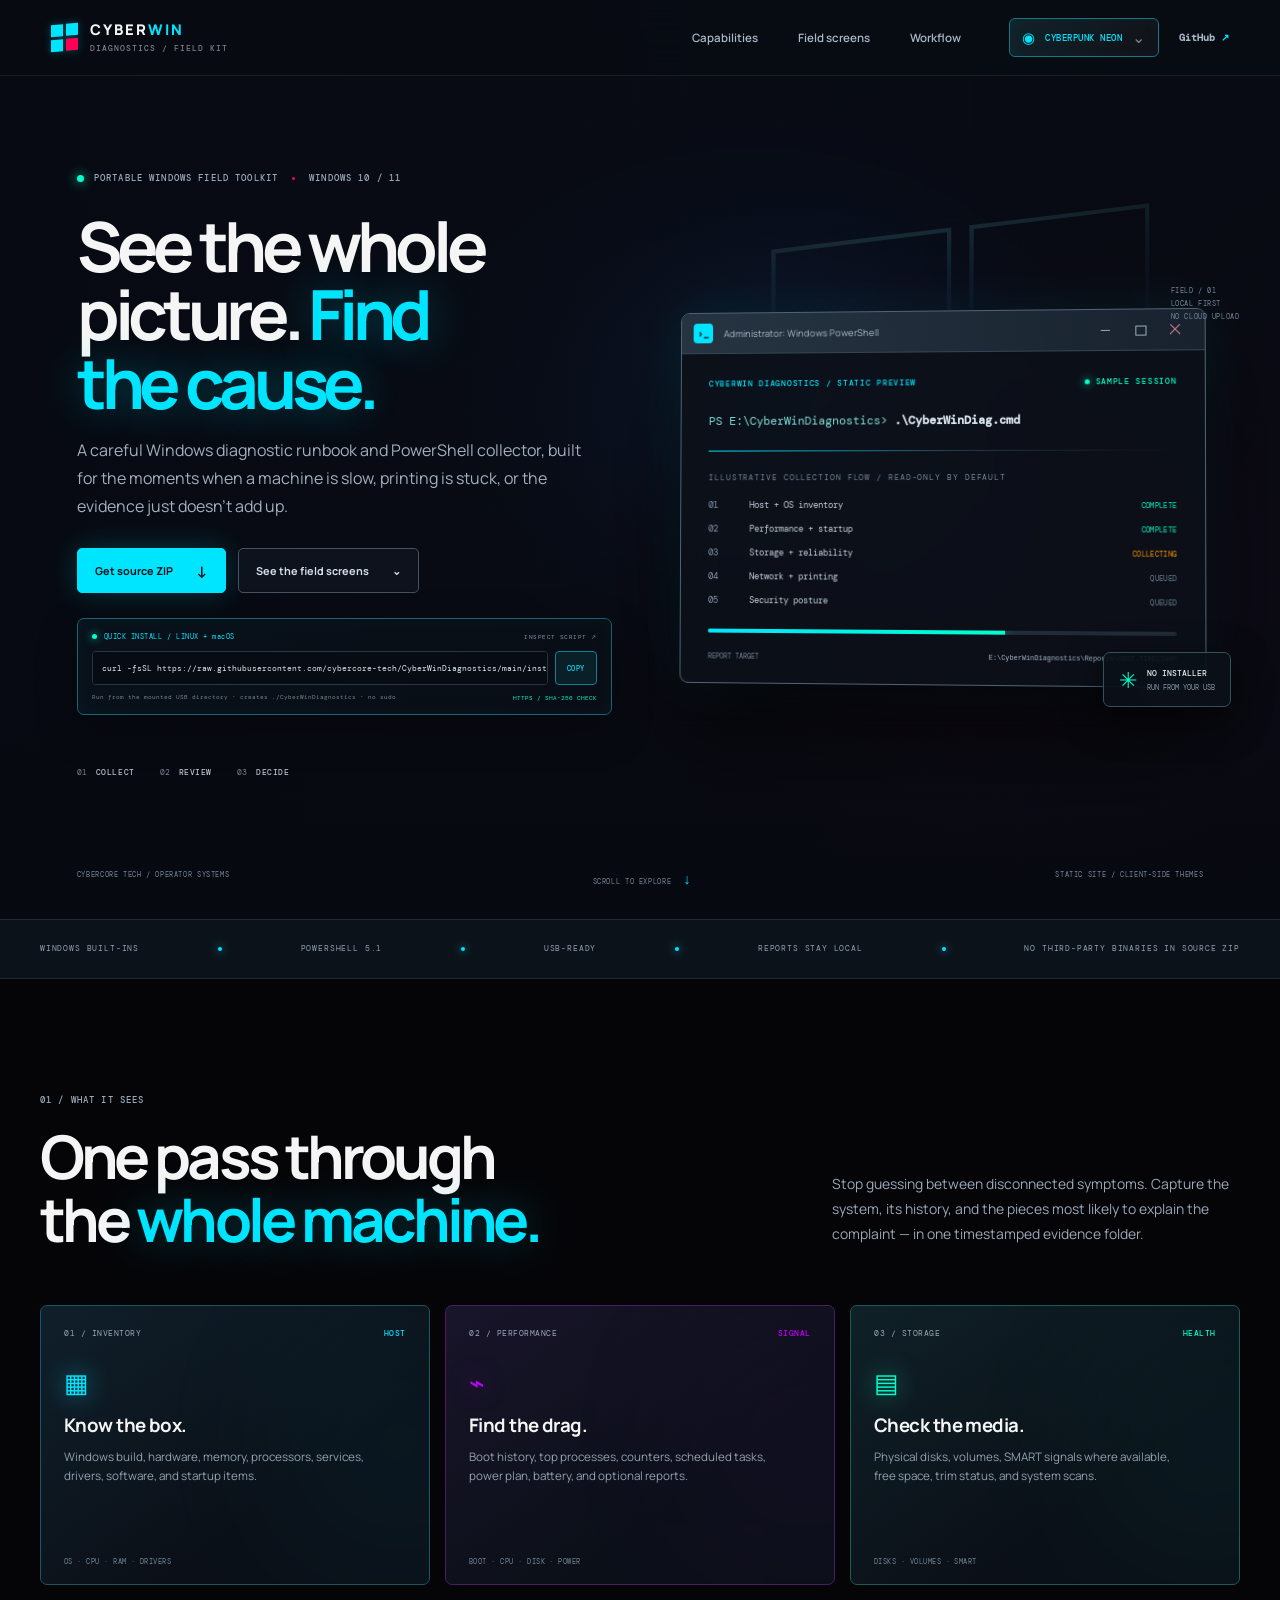
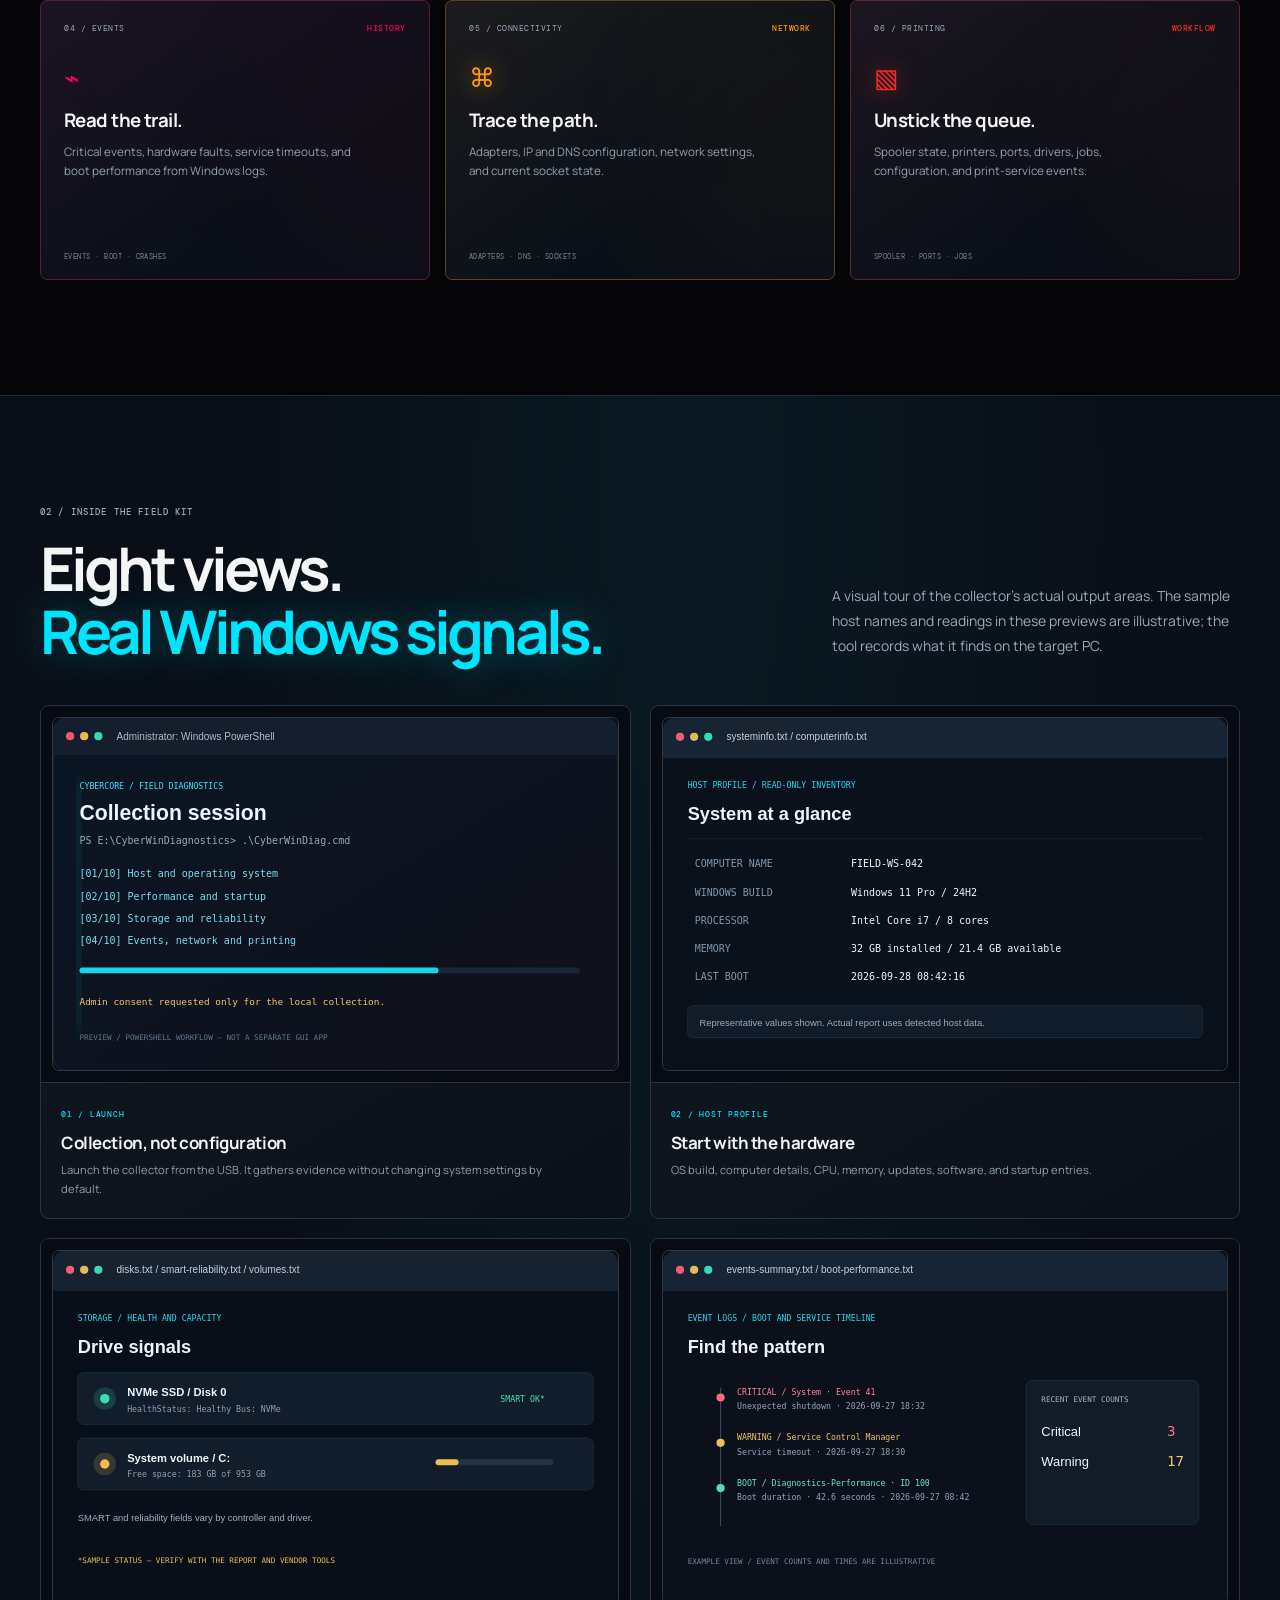
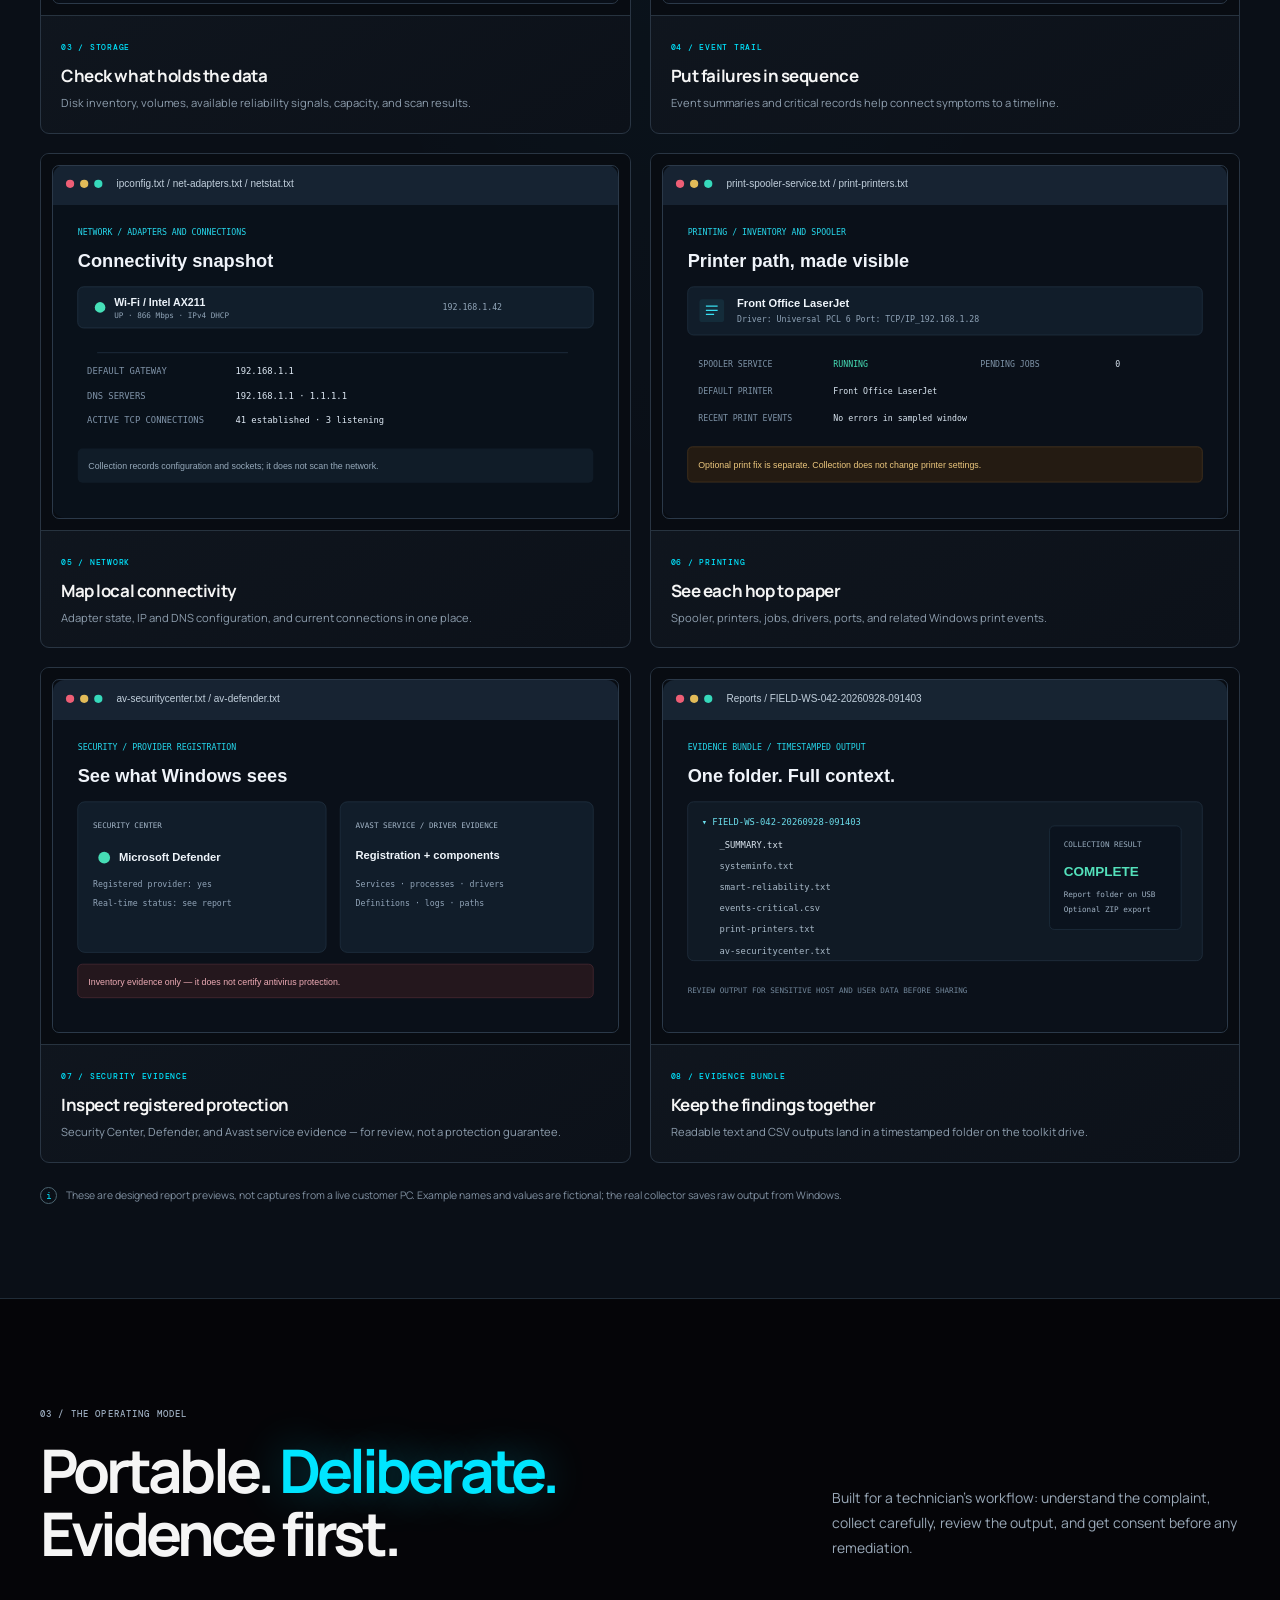
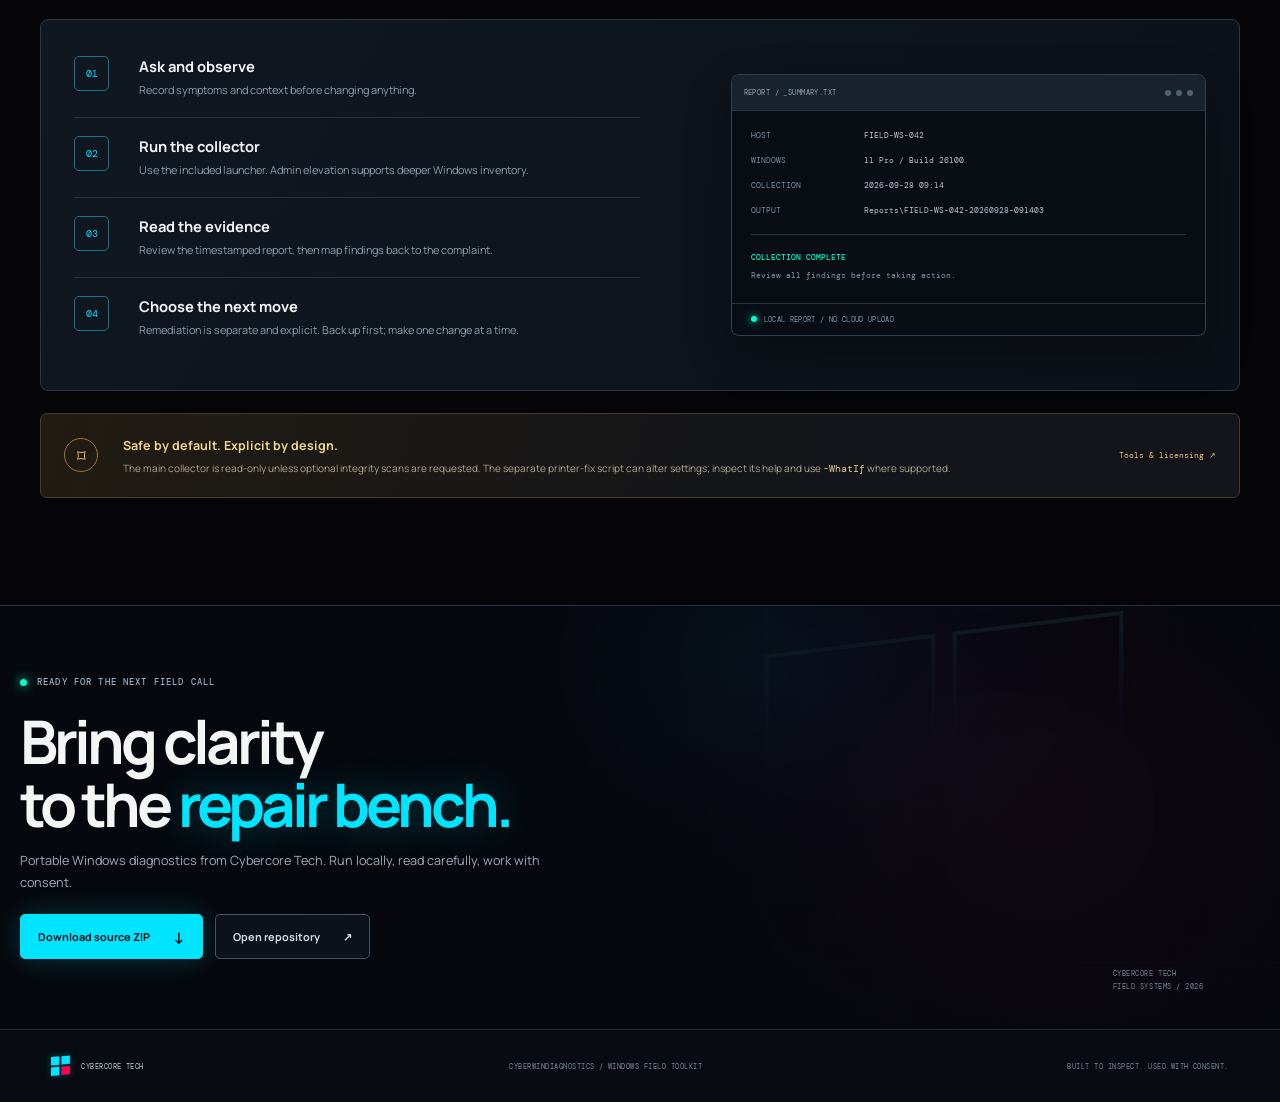
==== commit 030a9f3a: "feat: add verified shell installer and page command Add a POSIX installer that downloads the source-" ====
--- a/docs/index.html
+++ b/docs/index.html
@@ -11,6 +11,7 @@
   <link rel="preconnect" href="https://fonts.gstatic.com" crossorigin>
   <link href="https://fonts.googleapis.com/css2?family=DM+Mono:wght@400;500&family=Manrope:wght@400;500;600;700;800&display=swap" rel="stylesheet">
   <link rel="stylesheet" href="styles.css">
+  <link rel="stylesheet" href="install.css">
 </head>
 <body>
   <a class="skip-link" href="#main">Skip to content</a>
@@ -41,6 +42,11 @@
           <h1>See the whole<br>picture. <em>Find<br>the cause.</em></h1>
           <p class="hero-lede">A careful Windows diagnostic runbook and PowerShell collector, built for the moments when a machine is slow, printing is stuck, or the evidence just doesn’t add up.</p>
           <div class="hero-actions"><a class="button button-primary" href="https://github.com/cybercore-tech/CyberWinDiagnostics/archive/refs/heads/main.zip">Get source ZIP <span>↓</span></a><a class="button button-secondary" href="#screens">See the field screens <span>⌄</span></a></div>
+          <div class="quick-install" id="install">
+            <div class="quick-install-head"><span><i></i> QUICK INSTALL / LINUX + macOS</span><a href="https://github.com/cybercore-tech/CyberWinDiagnostics/blob/main/install.sh" target="_blank" rel="noreferrer">INSPECT SCRIPT ↗</a></div>
+            <div class="install-command"><code id="installCommand">curl -fsSL https://raw.githubusercontent.com/cybercore-tech/CyberWinDiagnostics/main/install.sh | sh -s --</code><button id="copyInstall" type="button" aria-label="Copy shell install command">COPY</button></div>
+            <div class="quick-install-foot"><span>Run from the mounted USB directory · creates ./CyberWinDiagnostics · no sudo</span><span id="copyStatus" aria-live="polite">HTTPS / SHA-256 CHECK</span></div>
+          </div>
           <div class="hero-proof"><span>01 <b>COLLECT</b></span><span>02 <b>REVIEW</b></span><span>03 <b>DECIDE</b></span></div>
         </div>
         <div class="terminal-wrap">
--- a/docs/styles.css
+++ b/docs/styles.css
@@ -1,4 +1,5 @@
 :root{color-scheme:dark;--bg:#070910;--bg2:#0b1019;--panel:#111721;--panel2:#151d29;--line:#253140;--line2:#344658;--white:#ecf2f8;--muted:#8e9eaf;--faint:#637588;--cyan:#22d7ee;--acid:#00ffcc;--pink:#ff147f;--purple:#bf00ff;--orange:#ff9900;--red:#ff4359;--mono:"DM Mono",Consolas,monospace;--sans:Manrope,"Segoe UI",sans-serif;--shell:1240px}*{box-sizing:border-box}html{scroll-behavior:smooth;scroll-padding-top:82px}body{margin:0;background:var(--bg);color:var(--white);font-family:var(--sans);font-size:15px;overflow-x:hidden}body:before{position:fixed;inset:0;z-index:-1;content:"";background:radial-gradient(ellipse at 77% 13%,color-mix(in srgb,var(--cyan) 5%,transparent),transparent 36%),linear-gradient(180deg,#080b13 0%,var(--bg) 47%,#090a12 100%)}a{color:inherit;text-decoration:none}button,input{font:inherit}.skip-link{position:absolute;left:-999px;top:1rem;z-index:500;padding:.8rem;background:var(--cyan);color:#041016}.skip-link:focus{left:1rem}.topbar{height:76px;position:sticky;top:0;z-index:50;display:flex;align-items:center;justify-content:space-between;padding:0 max(4vw,calc((100vw - 1440px)/2));background:color-mix(in srgb,#080b12 86%,transparent);border-bottom:1px solid color-mix(in srgb,var(--line) 75%,transparent);backdrop-filter:blur(18px)}.brand{display:flex;align-items:center;gap:12px;font-size:.92rem;font-weight:800;letter-spacing:.13em;line-height:1.08}.brand-light{color:var(--cyan)}.brand small{display:block;margin-top:6px;color:var(--muted);font:500 .48rem var(--mono);letter-spacing:.13em}.brand-mark{display:grid;grid-template-columns:repeat(2,12px);grid-template-rows:repeat(2,12px);gap:3px;transform:skewY(-5deg)}.brand-mark b{display:block;background:var(--cyan);box-shadow:0 0 10px color-mix(in srgb,var(--cyan) 30%,transparent)}.brand-mark b:nth-child(4){background:var(--pink)}.main-nav{display:flex;align-items:center;gap:clamp(1.3rem,3.1vw,3rem);margin-left:auto;margin-right:3rem}.main-nav a,.github-link{color:#aab7c6;font-size:.72rem;font-weight:600;transition:color .18s}.main-nav a:hover,.github-link:hover{color:var(--cyan)}.header-actions{display:flex;align-items:center;gap:20px}.theme-picker{position:relative}.theme-trigger{height:39px;display:flex;align-items:center;gap:10px;padding:0 12px;border:1px solid color-mix(in srgb,var(--cyan) 42%,var(--line));border-radius:6px;color:var(--cyan);background:linear-gradient(130deg,color-mix(in srgb,var(--cyan) 8%,var(--panel)),color-mix(in srgb,var(--panel) 88%,transparent));font:500 .58rem var(--mono);letter-spacing:.055em;cursor:pointer;box-shadow:inset 0 0 16px color-mix(in srgb,var(--cyan) 3%,transparent)}.theme-trigger:hover,.theme-trigger[aria-expanded=true]{border-color:var(--cyan);box-shadow:0 0 24px color-mix(in srgb,var(--cyan) 12%,transparent)}.theme-icon{font-size:.95rem}.chevron{font-size:1rem;color:var(--muted)}.github-link{font-family:var(--mono);font-size:.62rem}.github-link span{color:var(--cyan)}.nav-toggle{display:none;border:1px solid var(--line);border-radius:5px;background:var(--panel);color:var(--cyan);padding:8px 10px}.theme-menu{position:absolute;top:calc(100% + 12px);right:-16px;width:340px;max-height:min(78vh,680px);display:flex;flex-direction:column;border:1px solid color-mix(in srgb,var(--cyan) 34%,var(--line));border-radius:10px;background:color-mix(in srgb,var(--bg2) 97%,transparent);box-shadow:0 28px 85px #000c,0 0 35px color-mix(in srgb,var(--cyan) 10%,transparent);backdrop-filter:blur(22px);overflow:hidden}.theme-menu[hidden]{display:none}.theme-menu-head{display:flex;align-items:center;justify-content:space-between;padding:17px 18px 14px;border-bottom:1px solid var(--line)}.theme-menu-head small,.theme-menu-head strong{display:block}.theme-menu-head small{color:var(--cyan);font:500 .48rem var(--mono);letter-spacing:.1em}.theme-menu-head strong{margin-top:5px;font-size:.86rem}.theme-total{padding:5px 7px;border:1px solid color-mix(in srgb,var(--acid) 42%,var(--line));border-radius:4px;color:var(--acid);font:500 .48rem var(--mono)}.theme-search{height:38px;display:flex;align-items:center;gap:8px;margin:12px 12px 6px;padding:0 10px;border:1px solid var(--line);border-radius:5px;background:#080d15;color:var(--muted)}.theme-search:focus-within{border-color:var(--cyan)}.theme-search input{min-width:0;flex:1;border:0;outline:0;color:var(--white);background:transparent;font: .61rem var(--mono)}.theme-search input::placeholder{color:#687a8d}.theme-search kbd{border:1px solid #354353;border-radius:3px;padding:2px 5px;color:#7d8da0;font:.48rem var(--mono)}.theme-options{overflow:auto;padding:3px 8px 10px;scrollbar-color:#344758 #0c121b;scrollbar-width:thin}.theme-group{margin-top:9px}.theme-group-title{padding:8px 9px 5px;color:var(--muted);font:500 .47rem var(--mono);letter-spacing:.12em;text-transform:uppercase}.theme-option{width:100%;min-height:34px;display:flex;align-items:center;gap:9px;padding:5px 9px;border:0;border-radius:5px;text-align:left;color:#bdc8d4;background:transparent;font: .55rem var(--mono);text-transform:uppercase;cursor:pointer}.theme-option:hover,.theme-option[aria-pressed=true]{color:var(--white);background:color-mix(in srgb,var(--cyan) 11%,transparent)}.theme-option[aria-pressed=true]{box-shadow:inset 2px 0 var(--cyan)}.theme-swatches{display:flex;width:60px;height:13px;overflow:hidden;border-radius:2px}.theme-swatches i{flex:1}.theme-name{flex:1}.theme-check{color:var(--acid)}.theme-empty{padding:20px;color:var(--muted);font:.59rem var(--mono)}.theme-menu-foot{display:flex;justify-content:space-between;padding:10px 15px;border-top:1px solid var(--line);color:var(--faint);font:.43rem var(--mono);letter-spacing:.04em}.theme-menu-foot span{color:var(--muted)}.hero{position:relative;min-height:700px;padding:88px max(6vw,calc((100vw - 1240px)/2)) 31px;overflow:hidden;background:#080c14}.hero-wallpaper,.cta-wallpaper{position:absolute;inset:0;background-image:linear-gradient(90deg,#070a12 2%,#080b13ed 35%,#080b13ac 67%,#080b13a6 100%),url("assets/winfield-wallpaper.svg");background-size:cover;background-position:center 43%;z-index:0}.hero-wallpaper:after{position:absolute;inset:0;content:"";background:linear-gradient(0deg,#070910 1%,transparent 37%),linear-gradient(90deg,transparent 74%,#080a12a0)}.hero-grid{position:relative;z-index:1;max-width:var(--shell);min-height:550px;margin:auto;display:grid;grid-template-columns:.88fr 1.12fr;align-items:center;gap:5vw}.hero-copy{padding:8px 0 45px}.eyebrow{display:flex;align-items:center;gap:10px;color:#9aaabc;font:500 .55rem var(--mono);letter-spacing:.13em}.eyebrow i{width:3px;height:3px;border-radius:50%;background:var(--pink);margin:0 4px}.live-dot{width:7px;height:7px;border-radius:50%;background:var(--acid);box-shadow:0 0 12px var(--acid)}h1,h2,h3,p{margin-top:0}.hero h1{margin:28px 0 19px;font-size:clamp(3.4rem,6.5vw,6.45rem);line-height:.99;letter-spacing:-.075em;font-weight:700}.hero h1 em,.section-head h2 em,.cta-inner h2 em{color:var(--cyan);font-style:normal;text-shadow:0 0 44px color-mix(in srgb,var(--cyan) 32%,transparent)}.hero-lede{max-width:510px;color:#a1afbe;font-size:1rem;line-height:1.75}.hero-actions{display:flex;align-items:center;flex-wrap:wrap;gap:12px;margin-top:28px}.button{min-height:45px;display:inline-flex;align-items:center;justify-content:center;gap:23px;padding:0 17px;border-radius:5px;font-size:.68rem;font-weight:700;transition:transform .2s,border-color .2s,box-shadow .2s}.button:hover{transform:translateY(-2px)}.button-primary{border:1px solid var(--cyan);color:#061117;background:var(--cyan);box-shadow:0 0 29px color-mix(in srgb,var(--cyan) 20%,transparent)}.button-primary:hover{box-shadow:0 0 38px color-mix(in srgb,var(--cyan) 34%,transparent)}.button-primary span{font-size:1rem}.button-secondary{border:1px solid #465363;color:#d3dde8;background:#101620b8}.button-secondary:hover{border-color:var(--cyan)}.hero-proof{display:flex;gap:25px;margin-top:52px;color:#738496;font: .48rem var(--mono);letter-spacing:.07em}.hero-proof span{display:flex;gap:8px}.hero-proof b{color:#b6c2ce;font-weight:500}.terminal-wrap{position:relative;max-width:650px;width:100%;justify-self:end;padding:35px 0 25px}.window-frame{border:1px solid #526274;border-radius:9px;background:#0b1018ed;box-shadow:0 40px 105px #000c,0 0 50px color-mix(in srgb,var(--cyan) 10%,transparent);overflow:hidden;backdrop-filter:blur(16px)}.terminal-frame{transform:perspective(1300px) rotateY(-4deg) rotateX(1deg)}.window-titlebar{height:41px;display:flex;align-items:center;gap:11px;padding:0 12px;background:linear-gradient(90deg,#263442,#18222e);border-bottom:1px solid #344555;color:#a9bac9;font-size:.59rem}.window-app-icon{width:20px;height:20px;display:grid;place-items:center;border-radius:4px;color:#06121a;background:var(--cyan);font:700 .63rem var(--mono)}.window-controls{display:flex;gap:0;margin-left:auto}.window-controls i{width:34px;height:27px;position:relative}.window-controls i:before{position:absolute;top:13px;left:12px;width:9px;height:1px;background:#9aaab8;content:""}.window-controls i:nth-child(2):before{width:9px;height:8px;top:9px;background:transparent;border:1px solid #9aaab8}.window-controls i:nth-child(3):before{top:8px;left:12px;width:10px;height:10px;background:transparent;border:0;background:linear-gradient(45deg,transparent 46%,#c57b89 48%,#c57b89 54%,transparent 56%),linear-gradient(-45deg,transparent 46%,#c57b89 48%,#c57b89 54%,transparent 56%)}.terminal-content{padding:25px 28px 22px}.terminal-overline{display:flex;justify-content:space-between;color:var(--cyan);font:500 .49rem var(--mono);letter-spacing:.09em}.terminal-live{display:flex;align-items:center;gap:6px;color:var(--acid)}.terminal-live i{width:5px;height:5px;border-radius:50%;background:var(--acid);box-shadow:0 0 8px var(--acid)}.terminal-command{margin-top:25px;color:#dbe5ee;font: .75rem var(--mono)}.terminal-command span{color:#80ddd9}.terminal-rule{height:1px;margin:22px 0;background:linear-gradient(90deg,var(--cyan),#243746 55%,transparent)}.terminal-label{margin-bottom:17px;color:#718598;font: .47rem var(--mono);letter-spacing:.12em}.terminal-steps{display:grid;gap:12px}.terminal-steps div{display:grid;grid-template-columns:32px 1fr auto;align-items:center;gap:10px;font: .56rem var(--mono)}.terminal-steps b{color:#8297a9;font-weight:400}.terminal-steps span{color:#c5d0db}.terminal-steps i{color:#6b8494;font-size:.44rem;font-style:normal;letter-spacing:.05em}.terminal-steps div:first-child i,.terminal-steps div:nth-child(2) i{color:var(--acid)}.terminal-steps div:nth-child(3) i{color:var(--orange)}.terminal-progress{height:4px;margin-top:23px;overflow:hidden;border-radius:3px;background:#202c37}.terminal-progress span{display:block;width:64%;height:100%;background:linear-gradient(90deg,var(--cyan),var(--acid));box-shadow:0 0 14px var(--cyan)}.terminal-footer{display:flex;justify-content:space-between;gap:12px;margin-top:19px;color:#718395;font: .43rem var(--mono)}.terminal-footer code{color:#a5bbc9}.floating-stamp{position:absolute;right:-28px;bottom:3px;display:flex;align-items:center;gap:10px;padding:12px 15px;border:1px solid #34505b;border-radius:7px;background:#0b1119ed;box-shadow:0 12px 36px #0009}.stamp-mark{color:var(--acid);font-size:1.35rem}.floating-stamp b,.floating-stamp small{display:block}.floating-stamp b{font:500 .53rem var(--mono);color:#e7f0f4}.floating-stamp small{margin-top:4px;color:#8195a5;font: .43rem var(--mono)}.hero-coordinate{position:absolute;right:-36px;top:10px;color:#718699;font:.44rem/1.8 var(--mono);letter-spacing:.08em}.hero-bottom{position:relative;z-index:1;max-width:var(--shell);display:flex;justify-content:space-between;margin:48px auto 0;color:#758699;font:.43rem var(--mono);letter-spacing:.09em}.scroll-cue b{margin-left:7px;color:var(--cyan);font-size:.9rem}.signal-rail{overflow:hidden;border-block:1px solid #1d2935;background:#0c121a}.signal-rail>div{max-width:1240px;min-height:58px;display:flex;justify-content:space-between;align-items:center;gap:18px;margin:auto;padding:0 20px;color:#90a1b2;font: .47rem var(--mono);letter-spacing:.11em;white-space:nowrap}.signal-rail i{width:4px;height:4px;border-radius:50%;background:var(--cyan);box-shadow:0 0 8px var(--cyan)}.section{max-width:var(--shell);margin:0 auto;padding:115px 20px}.section-head{display:grid;grid-template-columns:1fr .58fr;align-items:end;gap:7vw;margin-bottom:54px}.section-head .eyebrow{margin-bottom:19px}.section-head h2,.cta-inner h2{margin:0;font-size:clamp(2.5rem,4.7vw,4.55rem);line-height:1.05;letter-spacing:-.065em}.section-intro{max-width:470px;margin:0 0 5px;color:#9aa9b8;font-size:.87rem;line-height:1.8}.capability-grid{display:grid;grid-template-columns:repeat(3,1fr);gap:15px}.cap-card{--edge:var(--cyan);position:relative;min-height:280px;padding:23px 23px 19px;border:1px solid color-mix(in srgb,var(--edge) 25%,var(--line));border-radius:7px;background:linear-gradient(145deg,color-mix(in srgb,var(--edge) 5%,#10151f),#0b1018 65%);overflow:hidden;transition:transform .25s,border-color .25s,box-shadow .25s}.cap-card:after{position:absolute;right:-55px;top:50px;width:170px;height:170px;border-radius:50%;content:"";background:var(--edge);filter:blur(100px);opacity:.11;pointer-events:none}.cap-card:hover{transform:translateY(-4px);border-color:color-mix(in srgb,var(--edge) 64%,var(--line));box-shadow:0 20px 55px #0006}.cap-cyan{--edge:var(--cyan)}.cap-purple{--edge:var(--purple)}.cap-green{--edge:var(--acid)}.cap-pink{--edge:var(--pink)}.cap-orange{--edge:var(--orange)}.cap-red{--edge:var(--red)}.cap-top{display:flex;justify-content:space-between;color:#98a8b7;font: .47rem var(--mono);letter-spacing:.07em}.cap-top b{color:var(--edge);font-weight:500}.cap-icon{margin:27px 0 12px;color:var(--edge);font-size:1.6rem;text-shadow:0 0 24px color-mix(in srgb,var(--edge) 60%,transparent)}.cap-card h3{position:relative;z-index:1;margin-bottom:10px;font-size:1.17rem;letter-spacing:-.03em}.cap-card p{position:relative;z-index:1;max-width:300px;margin-bottom:20px;color:#92a0af;font-size:.73rem;line-height:1.65}.cap-foot{position:absolute;bottom:18px;color:#738597;font: .42rem var(--mono);letter-spacing:.07em}.screens-section{position:relative;border-block:1px solid #202c38;background:radial-gradient(ellipse at 54% 4%,color-mix(in srgb,var(--cyan) 5%,transparent),transparent 48%),#0a0f17}.screens-section .section{padding-top:110px;padding-bottom:94px}.screens-head{margin-bottom:42px}.screen-grid{display:grid;grid-template-columns:repeat(2,minmax(0,1fr));gap:19px}.screen-card{border:1px solid #293543;border-radius:9px;background:linear-gradient(150deg,#121922,#0c1119);overflow:hidden;transition:transform .24s,border-color .24s,box-shadow .24s}.screen-card:hover{transform:translateY(-4px);border-color:color-mix(in srgb,var(--cyan) 50%,var(--line));box-shadow:0 20px 50px #0007}.screen-image{position:relative;display:block;padding:11px;background:#080c12;border-bottom:1px solid #27333f}.screen-image img{display:block;width:100%;height:auto;aspect-ratio:8/5;object-fit:cover;border:1px solid #2b3949;border-radius:7px}.zoom-mark{position:absolute;right:21px;top:20px;width:29px;height:29px;display:grid;place-items:center;border:1px solid #536272;border-radius:5px;color:#e1ebf4;background:#101923dd;opacity:0;transition:opacity .2s}.screen-image:hover .zoom-mark,.screen-image:focus-visible .zoom-mark{opacity:1}.screen-caption{padding:18px 20px 20px}.screen-caption>span{color:var(--cyan);font:500 .47rem var(--mono);letter-spacing:.1em}.screen-caption h3{margin:9px 0 7px;font-size:1.06rem;letter-spacing:-.025em}.screen-caption p{max-width:510px;margin:0;color:#8e9eae;font-size:.7rem;line-height:1.65}.preview-note{display:flex;align-items:flex-start;gap:9px;margin:24px 0 0;color:#8292a3;font-size:.65rem;line-height:1.6}.preview-note span{width:17px;height:17px;display:grid;place-items:center;flex:0 0 17px;border:1px solid #4c6571;border-radius:50%;color:var(--cyan);font:.6rem var(--mono)}.workflow{padding-top:109px;padding-bottom:107px}.workflow-panel{display:grid;grid-template-columns:1fr .84fr;gap:8%;padding:33px;border:1px solid #293744;border-radius:8px;background:linear-gradient(120deg,#101720,#0c1119)}.workflow-steps{display:flex;flex-direction:column}.workflow-steps article{display:grid;grid-template-columns:48px 1fr;gap:17px;padding:18px 0;border-bottom:1px solid #25313c}.workflow-steps article:first-child{padding-top:3px}.workflow-steps article:last-child{border-bottom:0}.workflow-steps article>span{width:35px;height:35px;display:grid;place-items:center;border:1px solid color-mix(in srgb,var(--cyan) 43%,var(--line));border-radius:5px;color:var(--cyan);font: .62rem var(--mono)}.workflow-steps h3{margin:0 0 5px;font-size:.92rem}.workflow-steps p{margin:0;color:#8e9eae;font-size:.68rem;line-height:1.65}.workflow-terminal{align-self:center;border:1px solid #304050;border-radius:8px;background:#080d14;overflow:hidden;box-shadow:0 18px 45px #0005}.mini-titlebar{height:36px;display:flex;justify-content:space-between;align-items:center;padding:0 12px;border-bottom:1px solid #293641;background:#17222e;color:#92a6b5;font:.45rem var(--mono);letter-spacing:.06em}.mini-titlebar div{display:flex;gap:5px}.mini-titlebar i{width:6px;height:6px;border-radius:50%;background:#526171}.summary-file{padding:19px 19px 9px}.summary-file p{display:grid;grid-template-columns:100px 1fr;gap:13px;margin:0 0 12px;color:#b7c4cf;font:.53rem var(--mono);line-height:1.5;overflow-wrap:anywhere}.summary-file p span{color:#778b9e}.summary-divider{height:1px;margin:17px 0;background:#26343f}.summary-file .summary-result{display:flex;flex-direction:column;gap:5px}.summary-result b{color:var(--acid);font-weight:500}.summary-result small{color:#8497a7;font-size:.48rem}.mini-status{display:flex;align-items:center;gap:7px;padding:11px 19px;border-top:1px solid #27343f;color:#8295a6;font:.44rem var(--mono);letter-spacing:.05em}.mini-status i{width:6px;height:6px;border-radius:50%;background:var(--acid);box-shadow:0 0 8px var(--acid)}.safety-strip{display:grid;grid-template-columns:42px 1fr auto;align-items:center;gap:17px;margin-top:22px;padding:20px 23px;border:1px solid #493c24;border-radius:7px;background:linear-gradient(105deg,#211b12,#13151a 66%)}.safety-icon{width:34px;height:34px;display:grid;place-items:center;border:1px solid #9c7736;border-radius:50%;color:#f0c56e;font-size:1.05rem}.safety-strip strong{color:#efd390;font-size:.78rem}.safety-strip p{margin:5px 0 0;color:#b1a48d;font-size:.63rem;line-height:1.6}.safety-strip code{color:#e1ca98;font-family:var(--mono)}.safety-strip>a{color:#e6c778;font: .5rem var(--mono);white-space:nowrap}.safety-strip>a:hover{color:var(--white)}.cta-section{position:relative;min-height:410px;display:flex;align-items:center;overflow:hidden;border-top:1px solid #283441}.cta-wallpaper{opacity:.66;background-position:center 68%;background-image:linear-gradient(90deg,#080b12 0%,#080b12e8 42%,#080b12a4 100%),url("assets/winfield-wallpaper.svg")}.cta-inner{position:relative;z-index:1;width:min(var(--shell),calc(100% - 40px));margin:auto;padding:70px 0}.cta-inner h2{margin:22px 0 14px}.cta-inner>p{max-width:535px;color:#9eacba;font-size:.79rem;line-height:1.7}.cta-inner .hero-actions{margin-top:21px}.cta-coordinates{position:absolute;right:max(6vw,calc((100vw - 1240px)/2));bottom:36px;color:#778899;font:.46rem/1.8 var(--mono);letter-spacing:.07em}.footer{min-height:73px;display:flex;align-items:center;justify-content:space-between;gap:20px;padding:13px max(4vw,calc((100vw - 1440px)/2));border-top:1px solid #202c37;background:#080b11;color:#77899a;font:.43rem var(--mono);letter-spacing:.07em}.footer-brand{display:flex;align-items:center;gap:9px;color:#c0ccd7}.footer-brand .brand-mark{transform:scale(.7) skewY(-5deg);transform-origin:left center;margin-right:-6px}:focus-visible{outline:2px solid var(--cyan);outline-offset:3px}
+@media(min-width:761px){.hero h1{font-size:clamp(3.4rem,5.4vw,5.4rem)}}
 @media(max-width:1050px){.main-nav{gap:1.3rem;margin-right:1.7rem}.hero{padding-top:58px}.hero-grid{grid-template-columns:.9fr 1.1fr;gap:3vw}.terminal-content{padding:21px}.terminal-footer{flex-direction:column;gap:5px}.hero-coordinate{right:-5px}.capability-grid{grid-template-columns:repeat(2,1fr)}}
 @media(max-width:760px){.topbar{height:66px;padding:0 18px}.main-nav{display:none;position:absolute;top:65px;left:0;right:0;margin:0;padding:15px 20px 19px;background:#090e16f5;border-bottom:1px solid var(--line);backdrop-filter:blur(16px)}.main-nav.open{display:grid;grid-template-columns:1fr 1fr;gap:16px}.nav-toggle{display:block}.header-actions{gap:12px}.github-link{display:none}.theme-trigger{height:35px;max-width:180px;padding:0 8px;gap:6px;font-size:.48rem}.theme-menu{position:fixed;top:72px;right:10px;width:min(340px,calc(100vw - 20px));max-height:calc(100vh - 84px)}.hero{padding:62px 22px 22px}.hero-grid{display:block;min-height:auto}.hero-copy{padding:0}.hero h1{font-size:clamp(3.4rem,13vw,5.7rem)}.hero-lede{font-size:.87rem}.hero-proof{margin-top:34px}.terminal-wrap{margin:45px auto 10px;padding:0 4px 18px}.terminal-frame{transform:none}.terminal-content{padding:19px 17px}.terminal-steps div{grid-template-columns:27px 1fr auto;font-size:.47rem;gap:7px}.terminal-steps i{font-size:.38rem}.floating-stamp{right:-1px;bottom:-10px;padding:9px 11px}.hero-coordinate{display:none}.hero-bottom{display:none}.signal-rail>div{justify-content:flex-start;overflow:auto;padding:17px 20px;font-size:.42rem}.section{padding:82px 20px}.section-head{grid-template-columns:1fr;gap:19px;margin-bottom:33px}.section-head h2{font-size:clamp(2.6rem,10vw,4rem)}.section-intro{max-width:620px;font-size:.81rem}.capability-grid{gap:10px}.cap-card{min-height:265px;padding:18px}.cap-card p{font-size:.68rem}.screens-section .section{padding-top:80px;padding-bottom:70px}.screen-grid{gap:11px}.screen-image{padding:7px}.screen-caption{padding:13px}.screen-caption h3{font-size:.91rem}.screen-caption p{font-size:.63rem}.screen-caption>span{font-size:.39rem}.workflow-panel{grid-template-columns:1fr;gap:24px;padding:20px}.workflow-terminal{width:100%}.safety-strip{grid-template-columns:36px 1fr;gap:12px;padding:16px}.safety-strip>a{grid-column:2}.cta-inner{padding:62px 0}.cta-inner h2{font-size:3.1rem}.cta-coordinates{right:20px;bottom:16px;font-size:.39rem}.footer{flex-wrap:wrap;justify-content:flex-start;padding:18px 20px}.footer span{flex-basis:100%}}
 @media(max-width:500px){.brand{font-size:.78rem;gap:8px}.brand-mark{grid-template-columns:repeat(2,10px);grid-template-rows:repeat(2,10px)}.brand small{font-size:.42rem}.theme-trigger{max-width:140px}.theme-icon{display:none}.hero h1{font-size:3.35rem}.hero-actions{align-items:stretch}.button{gap:13px;padding-inline:12px;font-size:.61rem}.hero-proof{gap:14px;font-size:.42rem}.terminal-footer code{font-size:.38rem}.capability-grid{grid-template-columns:1fr}.cap-card{min-height:235px}.cap-icon{margin-top:19px}.screen-grid{grid-template-columns:1fr}.screen-caption{padding:16px}.screen-caption h3{font-size:1rem}.screen-caption p{font-size:.68rem}.workflow-steps article{grid-template-columns:38px 1fr;gap:11px}.workflow-steps article>span{width:31px;height:31px}.summary-file{padding:15px 12px 8px}.summary-file p{grid-template-columns:80px 1fr;font-size:.47rem}.mini-status{padding-inline:12px;font-size:.39rem}.cta-inner h2{font-size:2.75rem}.cta-inner .hero-actions{display:grid;max-width:260px}.footer{font-size:.39rem}}
--- a/docs/install.css
+++ b/docs/install.css
@@ -0,0 +1 @@
+.quick-install{max-width:535px;margin:25px 0 0;padding:13px 14px 11px;border:1px solid color-mix(in srgb,var(--cyan) 34%,var(--line));border-radius:7px;background:linear-gradient(120deg,#0a121bdf,#0a0e16e8);box-shadow:inset 0 0 22px color-mix(in srgb,var(--cyan) 4%,transparent),0 15px 40px #0004;backdrop-filter:blur(12px)}.quick-install-head,.quick-install-foot{display:flex;justify-content:space-between;align-items:center;gap:9px}.quick-install-head span,.quick-install-head a{color:#91a6b7;font:.43rem var(--mono);letter-spacing:.075em;white-space:nowrap}.quick-install-head span{display:flex;align-items:center;gap:7px;color:var(--cyan)}.quick-install-head span i{width:5px;height:5px;border-radius:50%;background:var(--acid);box-shadow:0 0 8px var(--acid)}.quick-install-head a{color:#8598a9;font-size:.4rem}.quick-install-head a:hover{color:var(--cyan)}.install-command{display:flex;align-items:stretch;gap:7px;margin:10px 0 8px}.install-command code{flex:1;min-width:0;display:flex;align-items:center;overflow:auto;padding:10px 9px;border:1px solid #273645;border-radius:4px;color:#dce9f2;background:#070c12;font:.49rem/1.55 var(--mono);white-space:nowrap;scrollbar-width:thin;scrollbar-color:#334857 transparent}.install-command button{padding:0 11px;border:1px solid color-mix(in srgb,var(--cyan) 48%,var(--line));border-radius:4px;color:var(--cyan);background:color-mix(in srgb,var(--cyan) 7%,#0a1119);font:500 .44rem var(--mono);letter-spacing:.08em;cursor:pointer}.install-command button:hover{border-color:var(--cyan);background:color-mix(in srgb,var(--cyan) 15%,#0a1119)}.quick-install-foot{color:#718597;font:.38rem var(--mono)}.quick-install-foot span:last-child{color:var(--acid);text-align:right}.quick-install-foot span:first-child{line-height:1.5}@media(max-width:760px){.quick-install{max-width:none;margin-top:21px}.quick-install-head span,.quick-install-head a{font-size:.39rem}.quick-install-foot{align-items:flex-start;font-size:.34rem}.quick-install-foot span:last-child{white-space:nowrap}}@media(max-width:500px){.quick-install{padding:11px 10px 10px}.quick-install-head span,.quick-install-head a{font-size:.34rem}.quick-install-head{gap:4px}.quick-install-head span{letter-spacing:.045em}.install-command code{font-size:.42rem;padding-inline:7px}.install-command button{padding-inline:8px;font-size:.4rem}.quick-install-foot{font-size:.3rem;gap:7px}.quick-install-foot span:last-child{max-width:106px;white-space:normal}}
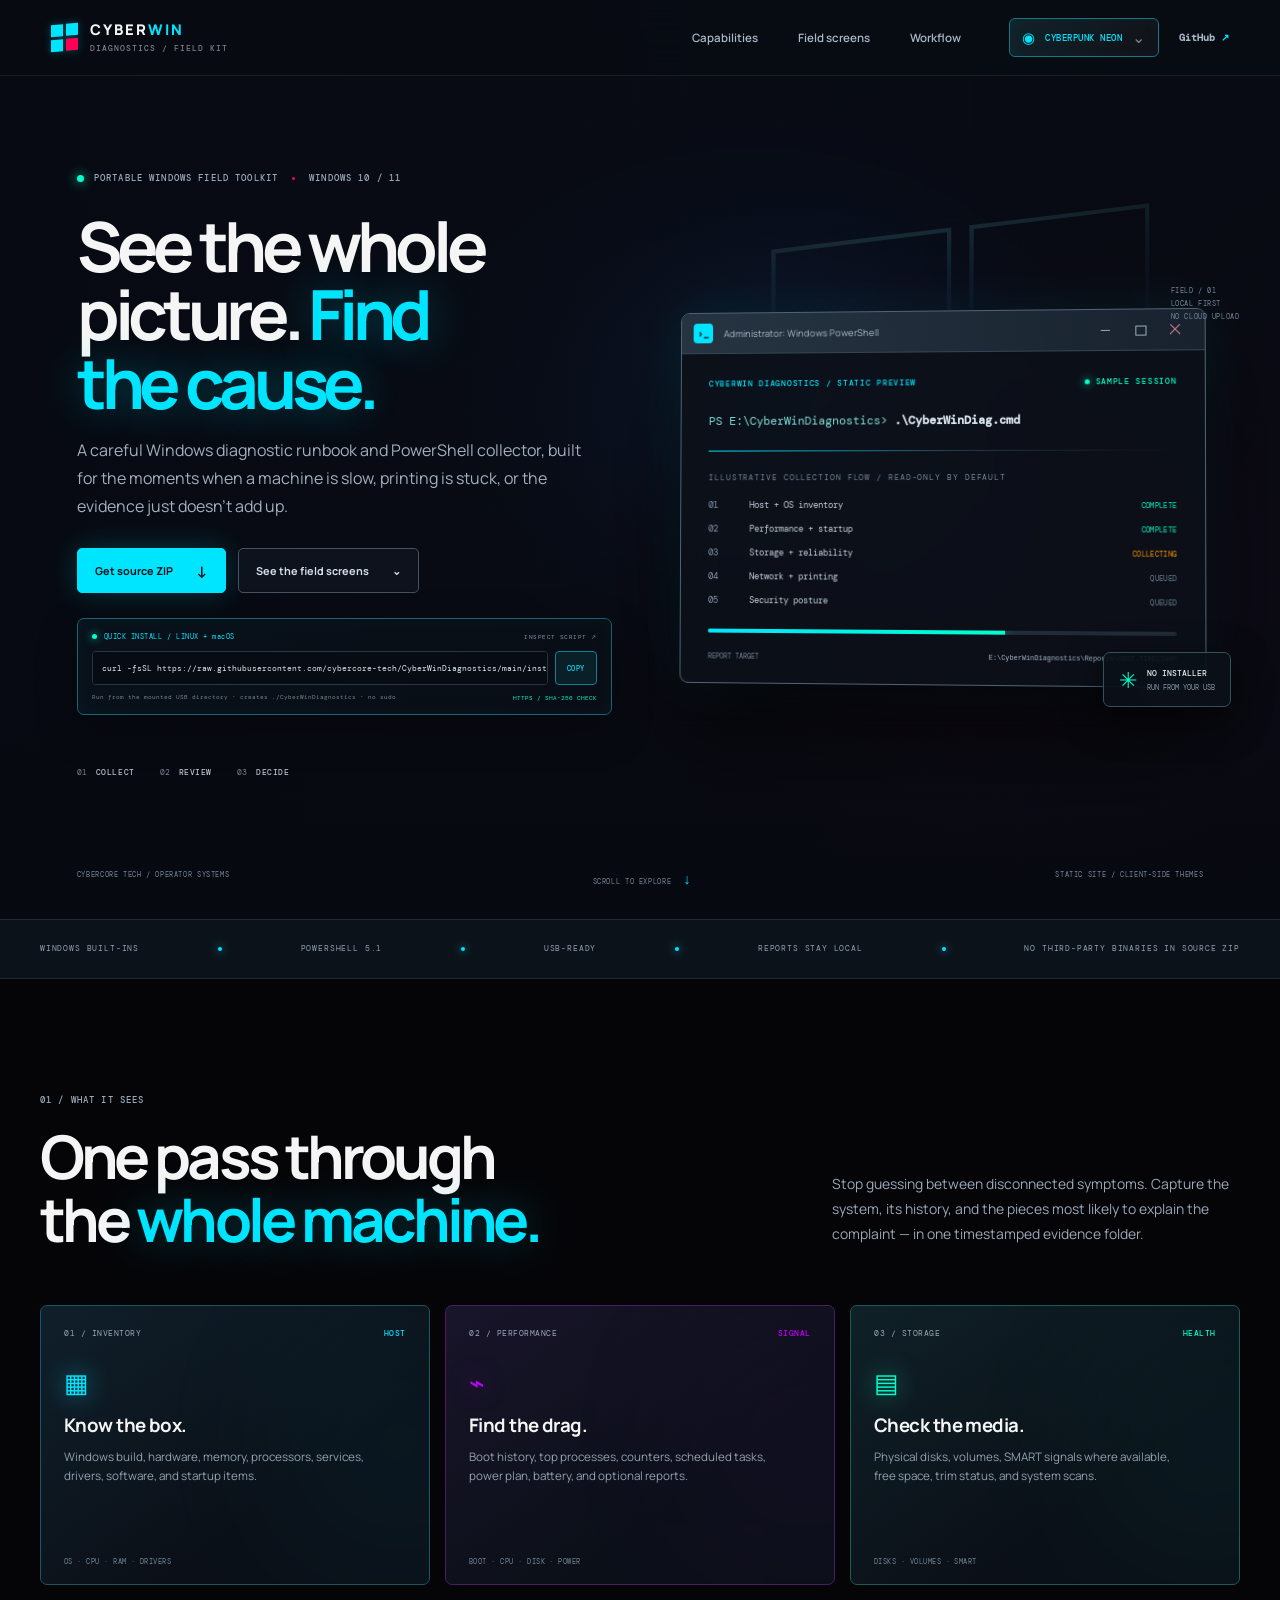
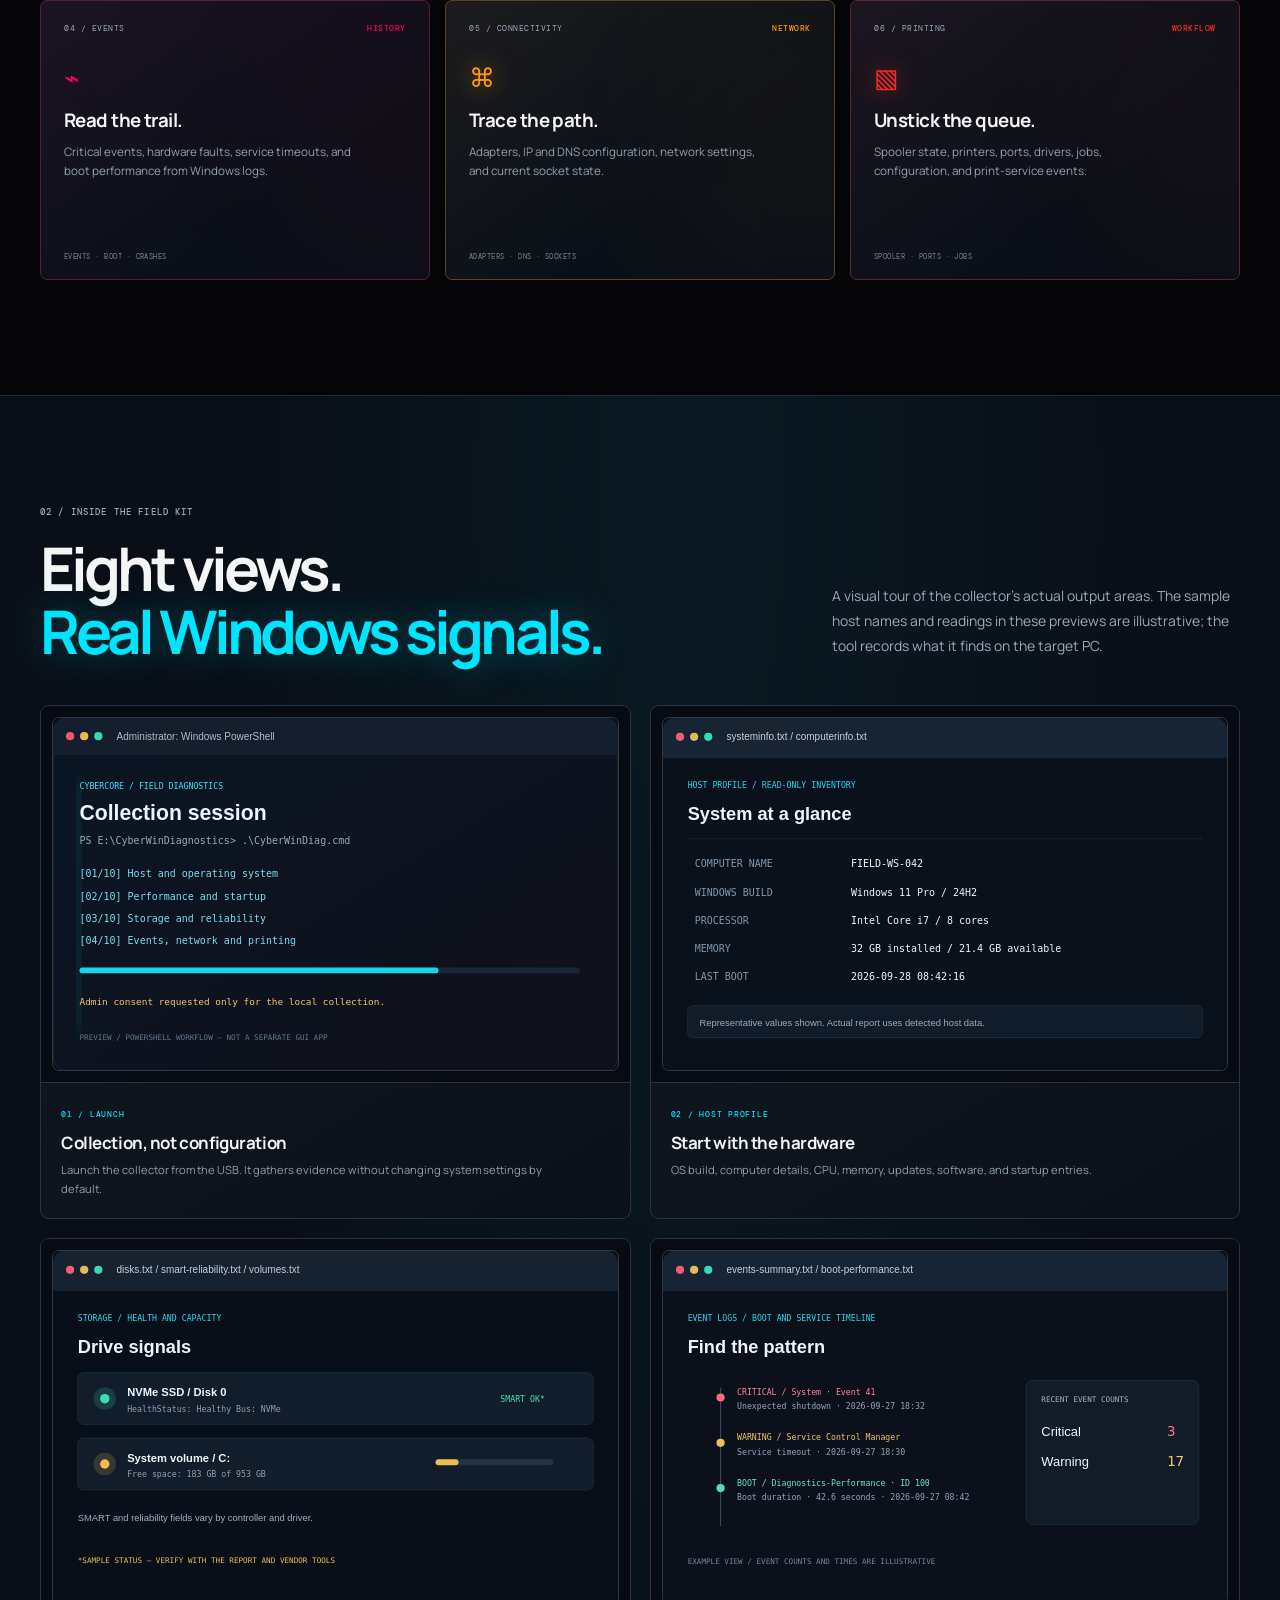
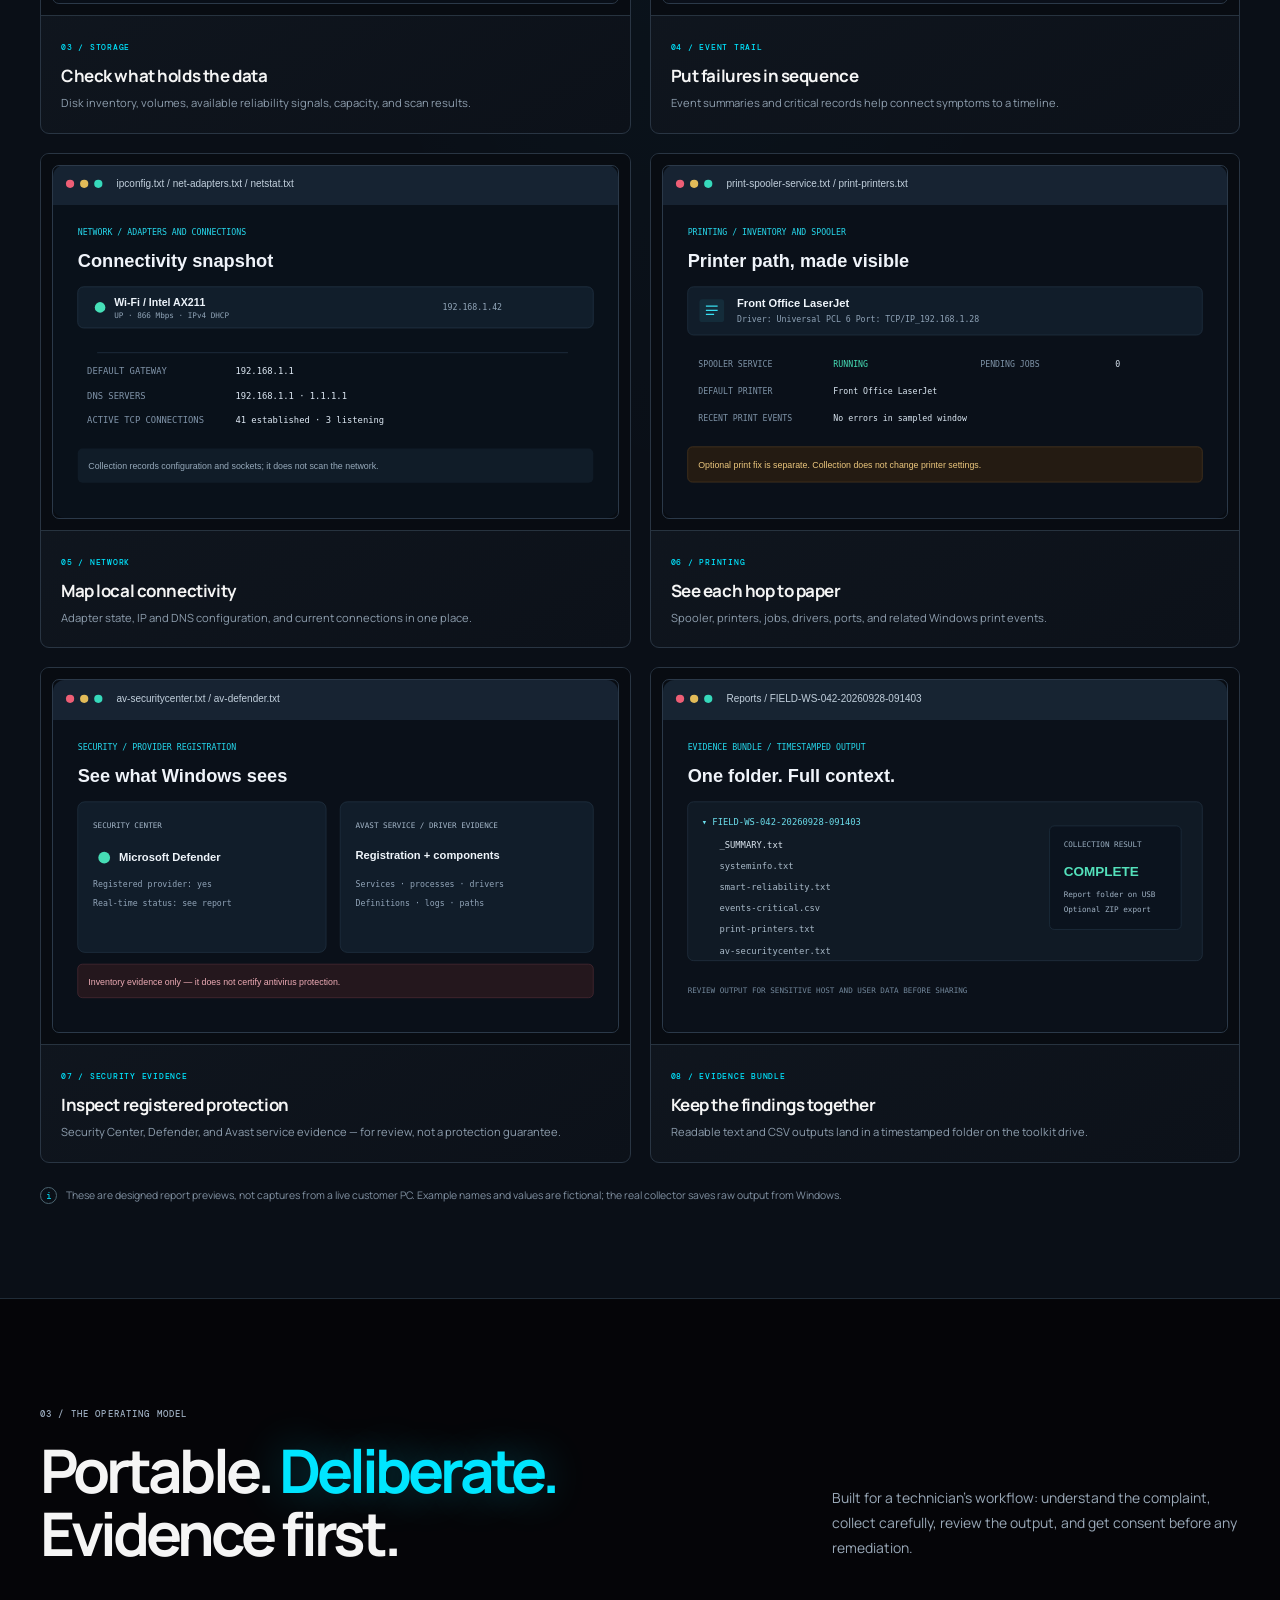
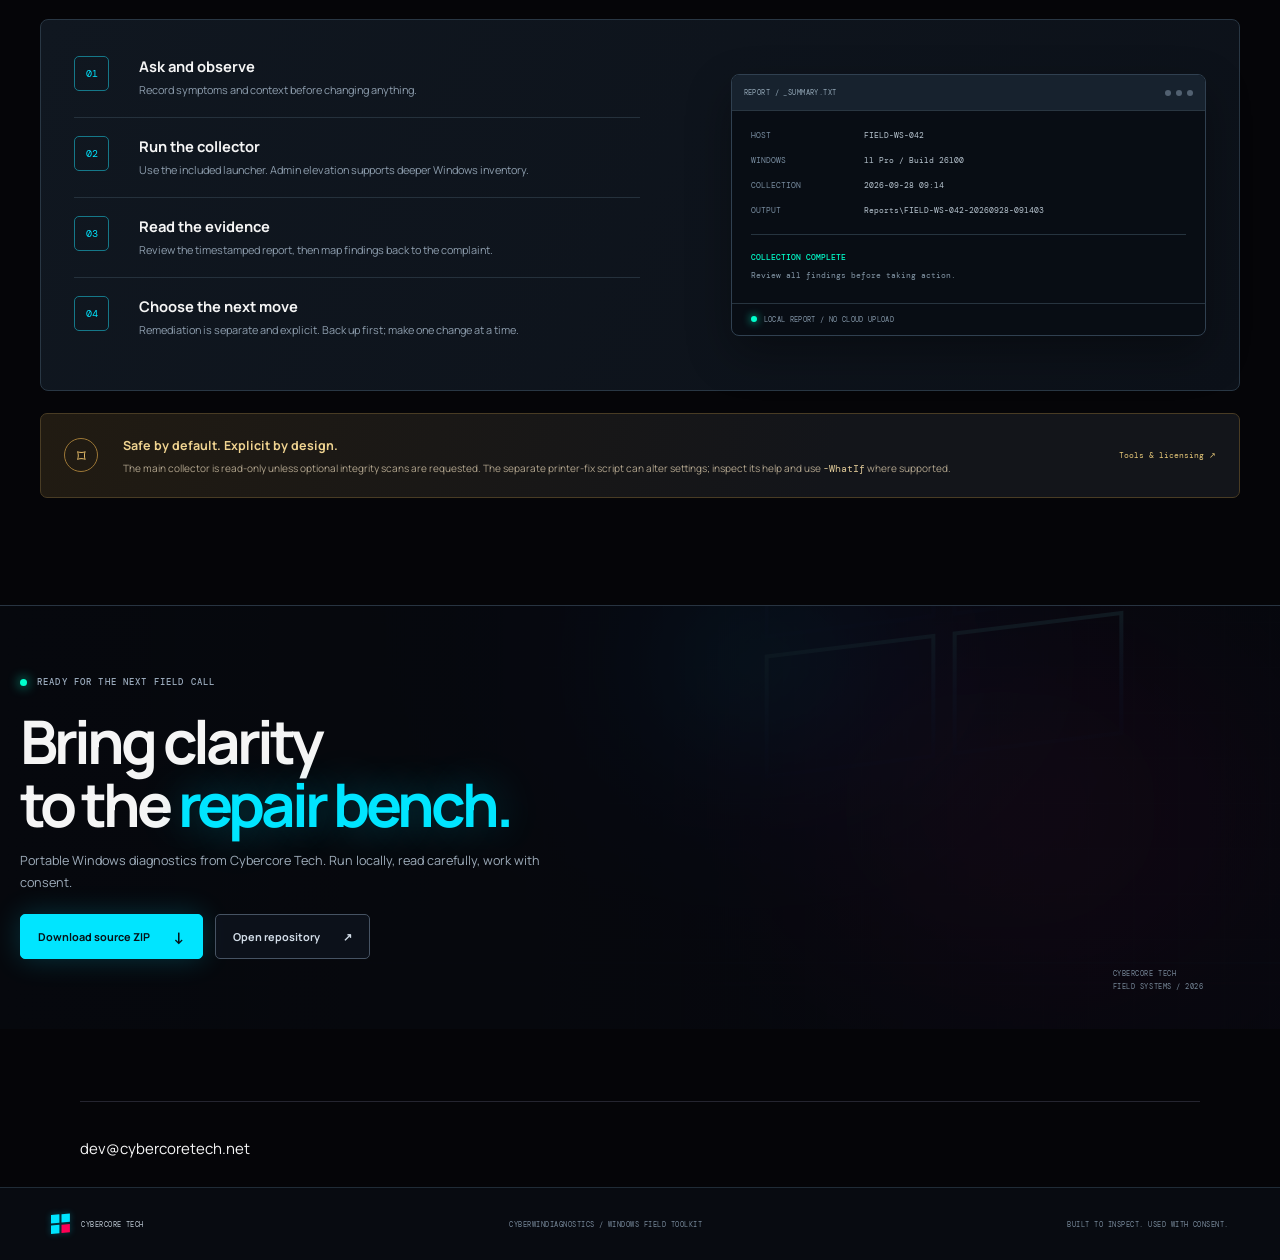
==== commit 86a92827: "fix(site): add the contact block to docs/index.html, the Pages source PR #1 added the contact block " ====
--- a/docs/index.html
+++ b/docs/index.html
@@ -111,7 +111,13 @@
 
     <section class="cta-section"><div class="cta-wallpaper" aria-hidden="true"></div><div class="cta-inner"><div class="eyebrow"><span class="live-dot"></span> READY FOR THE NEXT FIELD CALL</div><h2>Bring clarity<br>to the <em>repair bench.</em></h2><p>Portable Windows diagnostics from Cybercore Tech. Run locally, read carefully, work with consent.</p><div class="hero-actions"><a class="button button-primary" href="https://github.com/cybercore-tech/CyberWinDiagnostics/archive/refs/heads/main.zip">Download source ZIP <span>↓</span></a><a class="button button-secondary" href="https://github.com/cybercore-tech/CyberWinDiagnostics">Open repository <span>↗</span></a></div></div><div class="cta-coordinates">CYBERCORE TECH<br>FIELD SYSTEMS / 2026</div></section>
   </main>
+
+  <!-- Cybercore Tech contact block: one shared source for every site (cybercore-tech.github.io/kit/contact.js + data/contact.json) -->
+  <section class="cc-contact-band" aria-label="Contact Cybercore Tech" style="width:min(1120px,calc(100% - 2.5rem));margin:4.5rem auto 0;padding:2.25rem 0 1.75rem;border-top:1px solid var(--line,#32303e)">
+    <cybercore-contact repo="CyberWinDiagnostics" bare><a href="mailto:dev@cybercoretech.net">dev@cybercoretech.net</a></cybercore-contact>
+  </section>
   <footer class="footer"><a class="footer-brand" href="#top"><span class="brand-mark"><b></b><b></b><b></b><b></b></span> CYBERCORE TECH</a><span>CYBERWINDIAGNOSTICS / WINDOWS FIELD TOOLKIT</span><span>BUILT TO INSPECT. USED WITH CONSENT.</span></footer>
   <script src="app.js" defer></script>
+  <script type="module" src="https://cybercore-tech.github.io/kit/contact.js"></script>
 </body>
 </html>
